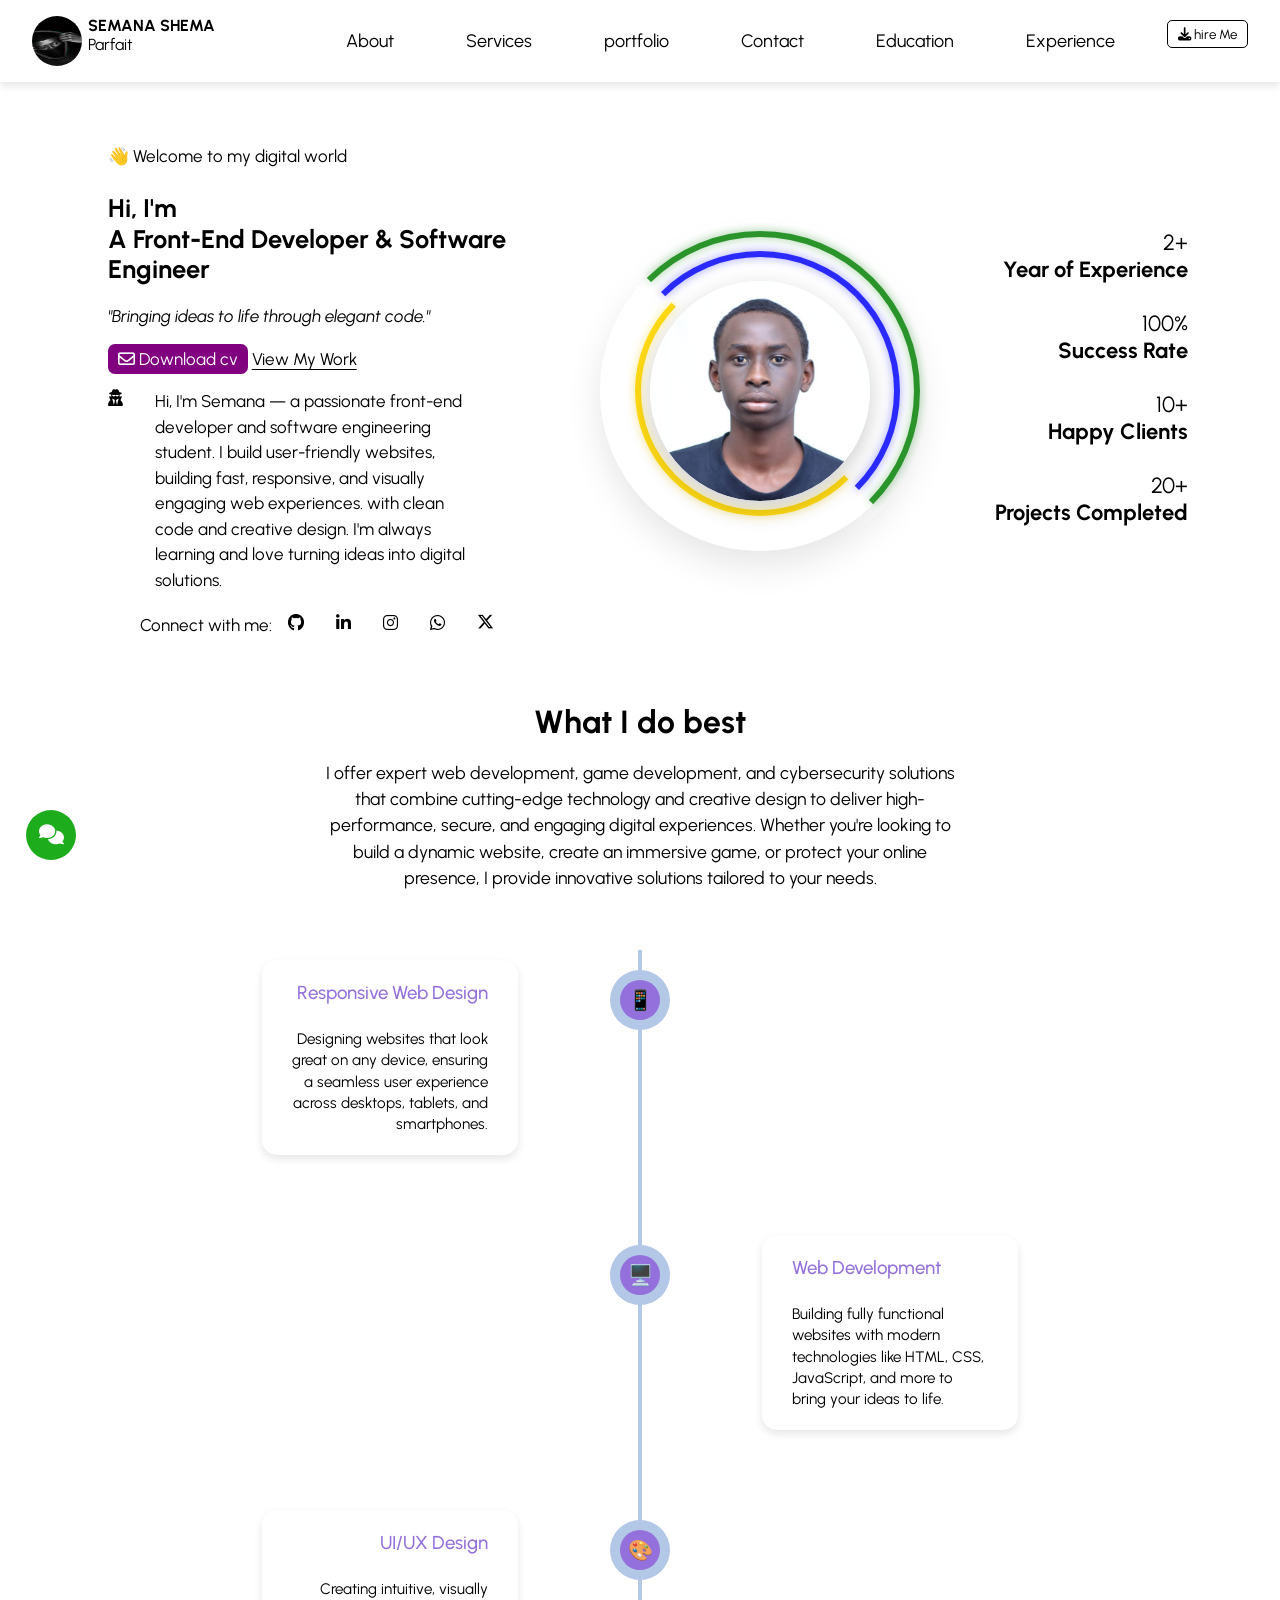
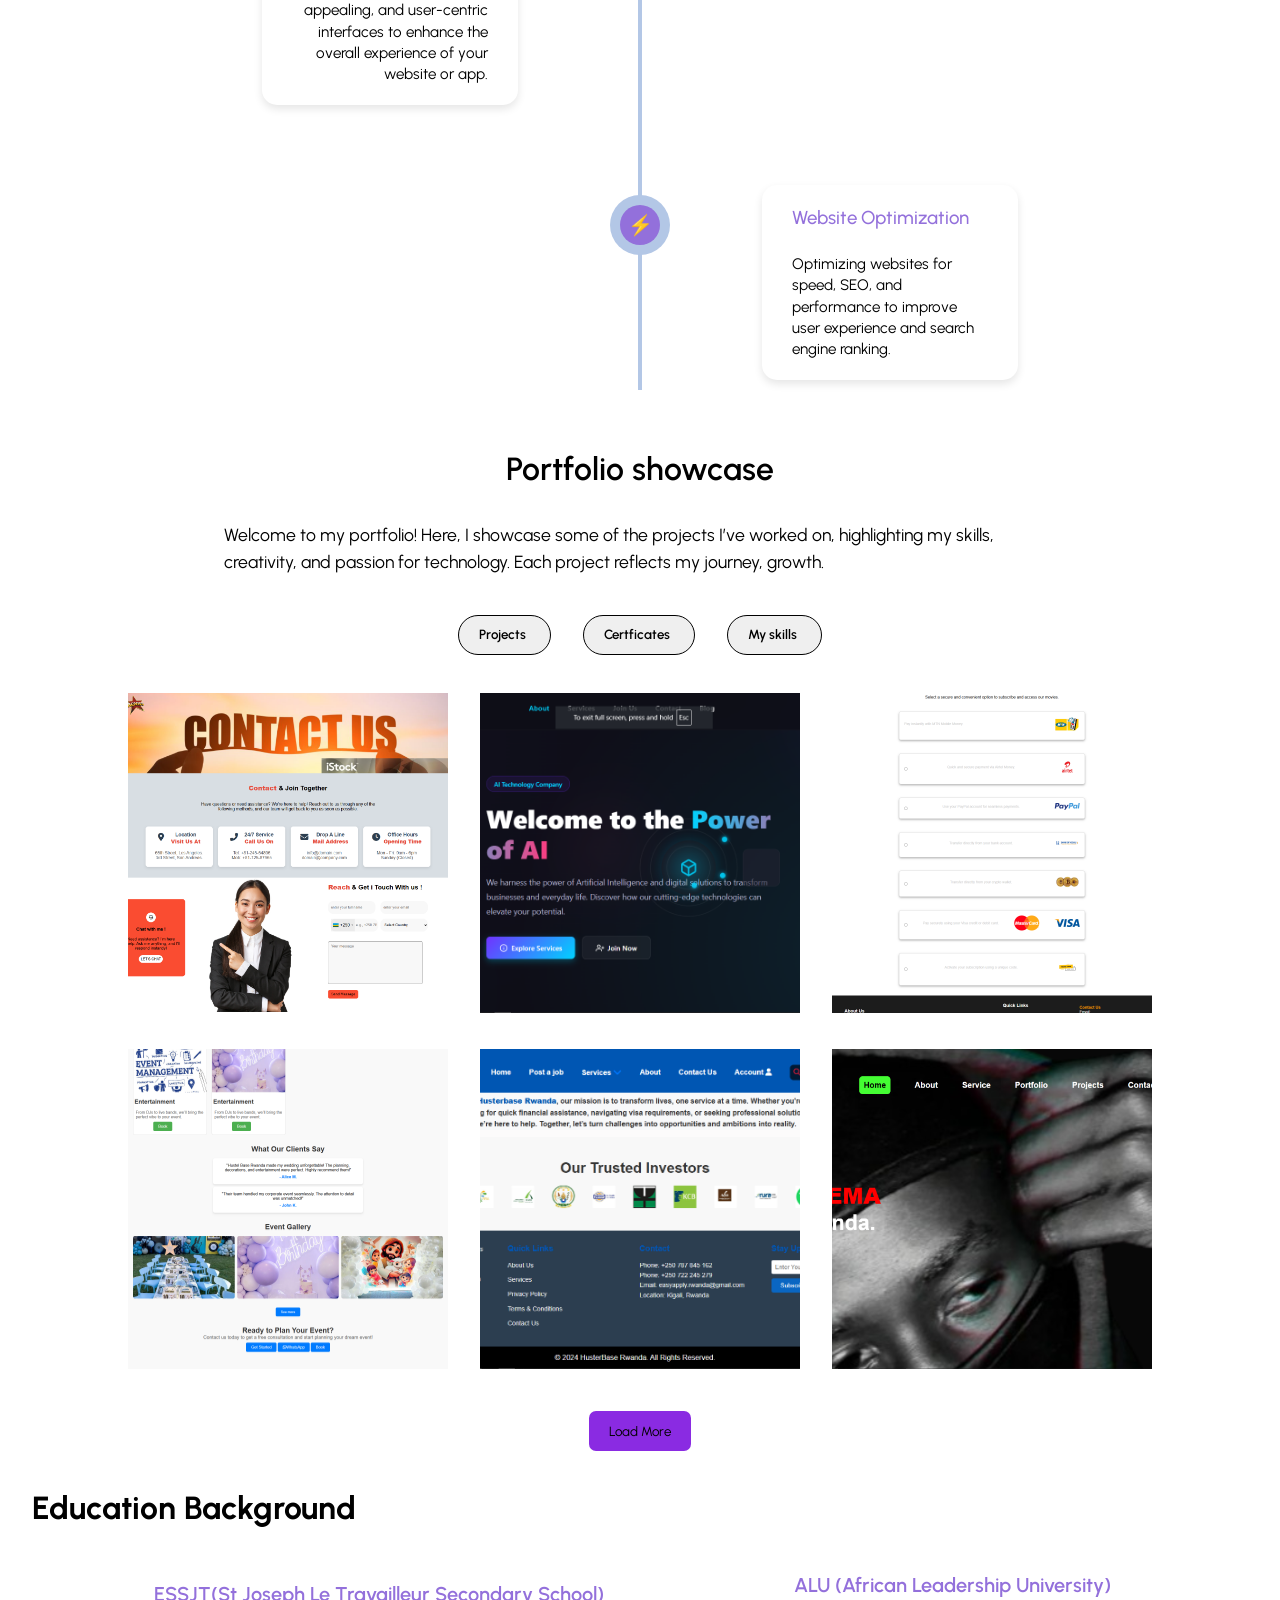
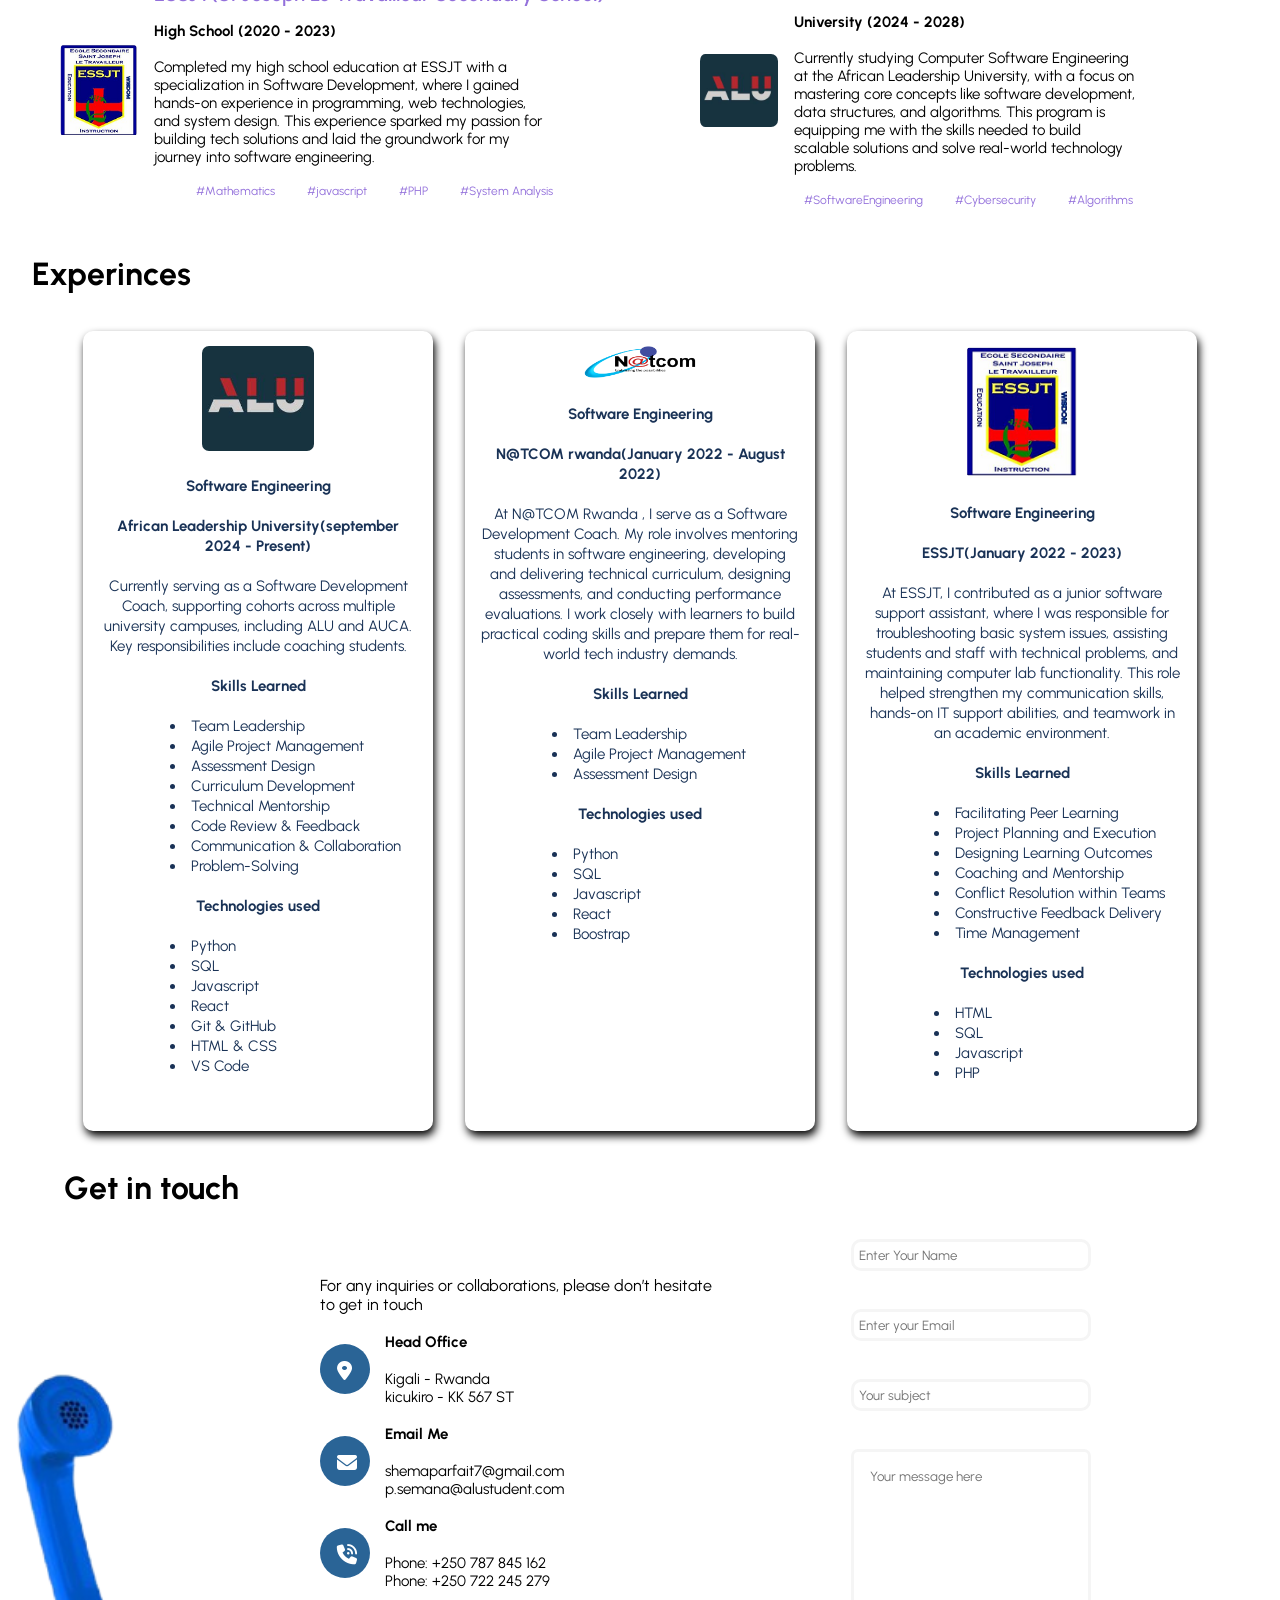
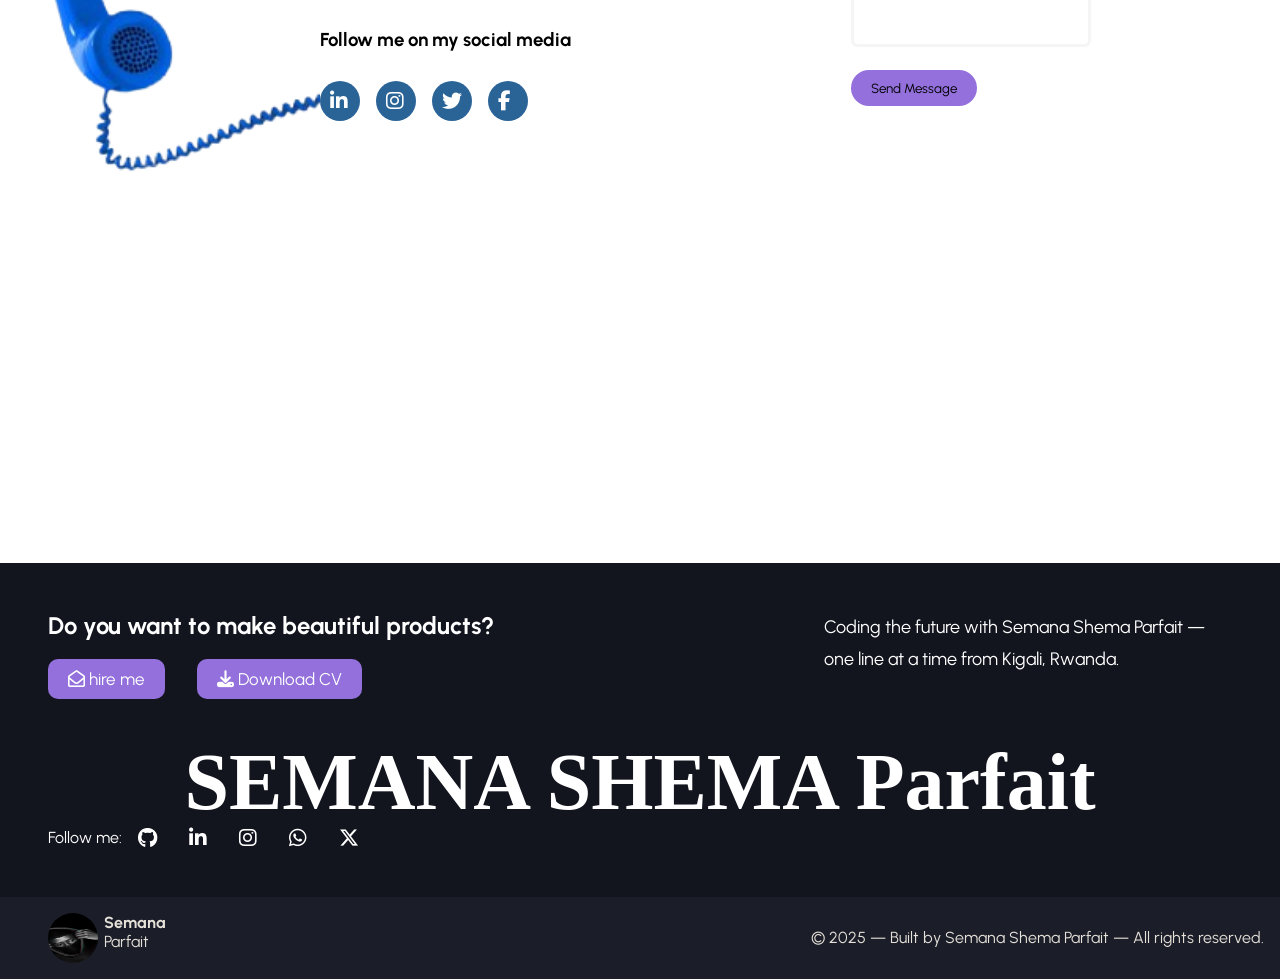
==== index.html @ b3c94468 "final delivery" ====
<!DOCTYPE html>
<html lang="en">
<head>
    <meta charset="UTF-8">
    <meta name="viewport" content="width=device-width, initial-scale=1.0">
    <title>portfolio</title>
    <link rel="stylesheet" href="index.css">
    <link rel="icon" type="image/png" href="./images/WhatsApp Image 2024-12-08 at 09.50.57_d443e393.jpg" />
<!-- Font Awesome CDN -->
<link rel="stylesheet" href="https://cdnjs.cloudflare.com/ajax/libs/font-awesome/6.5.0/css/all.min.css" integrity="sha512-..." crossorigin="anonymous" referrerpolicy="no-referrer" />
<link href="https://fonts.googleapis.com/css2?family=Urbanist&display=swap" rel="stylesheet">


<link rel="stylesheet" href="https://cdnjs.cloudflare.com/ajax/libs/font-awesome/6.7.2/css/all.min.css" integrity="sha512-Evv84Mr4kqVGRNSgIGL/F/aIDqQb7xQ2vcrdIwxfjThSH8CSR7PBEakCr51Ck+w+/U6swU2Im1vVX0SVk9ABhg==" crossorigin="anonymous" referrerpolicy="no-referrer" />
<style>
    .container {
    position: relative;
    width: 320px;
    height: 320px;
    display: flex;
    justify-content: center;
    align-items: center;
    box-shadow: 0 15px 35px rgba(0, 0, 0, 0.1);
    border-radius: 50%;
    background-color: rgba(255, 255, 255, 0.7);
    backdrop-filter: blur(5px);
}

.profile-wrapper {
    position: relative;
    width: 220px;
    height: 220px;
    border-radius: 50%;
    overflow: hidden;
    box-shadow: 0 8px 25px rgba(0, 0, 0, 0.2);
    z-index: 5;
}

.profile-img {
    width: 100%;
    height: 100%;
    object-fit: cover;
    border-radius: 50%;
    transition: transform 0.5s ease;
}

.profile-img:hover {
    transform: scale(1.05);
}

.circle {
    position: absolute;
    border-radius: 50%;
    border-style: solid;
    border-width: 6px;
    box-sizing: border-box;
}

.green-circle {
    width: 320px;
    height: 320px;
    border-color: transparent;
    border-top-color: rgba(0, 128, 0, 0.8);
    border-right-color: rgba(0, 128, 0, 0.8);
    animation: rotateClockwise 12s linear infinite;
    z-index: 1;
    filter: drop-shadow(0 0 5px rgba(0, 128, 0, 0.5));
}

.blue-circle {
    width: 280px;
    height: 280px;
    border-color: transparent;
    border-top-color: rgba(0, 0, 255, 0.8);
    border-right-color: rgba(0, 0, 255, 0.8);
    animation: rotateClockwise 8s linear infinite;
    z-index: 2;
    filter: drop-shadow(0 0 5px rgba(0, 0, 255, 0.5));
}

.yellow-circle {
    width: 250px;
    height: 250px;
    border-color: transparent;
    border-bottom-color: rgba(255, 215, 0, 0.9);
    border-left-color: rgba(255, 215, 0, 0.9);
    animation: rotateCounterClockwise 10s linear infinite;
    z-index: 3;
    filter: drop-shadow(0 0 5px rgba(255, 215, 0, 0.5));
}

@keyframes rotateClockwise {
    0% {
        transform: rotate(0deg);
    }
    100% {
        transform: rotate(360deg);
    }
}

@keyframes rotateCounterClockwise {
    0% {
        transform: rotate(0deg);
    }
    100% {
        transform: rotate(-360deg);
    }
}

.container:before {
    content: '';
    position: absolute;
    top: -10px;
    left: -10px;
    right: -10px;
    bottom: -10px;
    background: linear-gradient(45deg, transparent 40%, rgba(255, 255, 255, 0.3) 50%, transparent 60%);
    border-radius: 50%;
    animation: shine 5s infinite linear;
    z-index: 0;
}

@keyframes shine {
    0% {
        transform: rotate(0deg);
    }
    100% {
        transform: rotate(360deg);
    }
}
    @import url('https://fonts.googleapis.com/css2?family=Pacifico&family=Winky+Sans:ital,wght@0,300..900;1,300..900&display=swap');
    </style>
    
<link rel="stylesheet" href="https://cdn.jsdelivr.net/npm/bootstrap-icons@1.10.5/font/bootstrap-icons.css">

</head>
<body>
    <div class="succes-alert1" style="display: none;"><br>
        <!-- <i class="fa-solid fa-xmark" onclick="closeAlert()"></i><br><br> -->
         <p id="loading"></p>
        <h3>Testimony Added Successfully</h4><br>
        <p><i class="fa-solid fa-circle-check"></i> Thank you for your feedback!  Your testimony has been successfully added.</p><br><br>
        
    </div>
    <!-- akantu kubwenge by bigg -->
    <!-- <marquee behavior="scroll" direction="left">BOSS</marquee> -->
    <div class="chat-bot">
        <i class="fa-solid fa-comments" onclick="openChatOverFlow()"></i>
        <div class="chat-overflow" style="display: none;">
            <!-- <i class="fa-solid fa-xmark"></i> -->
            <h3>Hello! It's me <br>  <span>SEMANA</span></h3>
            <img src="./images/WhatsApp Image 2024-12-08 at 09.50.57_d443e393.jpg" >
            <p> How can I assist you today?</p>
            <button onclick="openChattingPage()">Ask semana</button>
        </div>
        <div class="chat-container" style="display: none;">
            <div class="chat-header">
                <div class="back-button">←</div>
                <div class="avatar"><img src="./images/WhatsApp Image 2024-12-08 at 09.50.57_d443e393.jpg" alt=""></div>
                <div>
                    <div>SEMANA Bot</div>
                    <div class="status">We typically reply within a few minutes.</div>
                </div>
            </div>
            
            <div class="chat-messages" id="chat-messages">
                <div class="message bot-message">
                    Hi there 👋 How can I help you today?
                </div>
                <div class="message bot-message-last" >
                    👋 Hello! Sorry am not available now  <br><br>
📩 You can contact me directly: <br><br>
 <p><i class="fa-solid fa-envelope"></i> <a href="mailto:shemaparfait7@gmail.com">shemaparfait7@gmail.com</a></p><br>
<p><i class="fa-solid fa-phone-volume"></i> <a href="tel:+250722245279">Call +250 722 245 279 <br> <p style="margin-left: 2rem;">+250 787 845 162</p></a>
   </p><br> 
<p><i class="fa-brands fa-whatsapp"></i> <a href="https://wa.me/250787845162" target="_blank">+250 787 845 162</a>
</p><br>
 <p><i class="fa-brands fa-github-alt"></i> <a href="https://github.com/semanaparfait">GitHub-link</a> </p> <br>
 <p><i class="fa-brands fa-linkedin-in"></i> <a href="https://linkedin.com/in/semanaparfait">linkedin-profile</a>  </p><br>
 <p>Portfolio <a href="https://semanaparfait.github.io/">semanaportfolio</a></p><br><br>

Thank you for your patience — I appreciate it! 🙏

                </div>
            </div>
            
            <div class="chat-input">
                <input type="text" id="message-input" placeholder="Type a message...">
                <button class="send-button" id="send-button">→</button>
            </div>
        </div>
        <!-- <div class="chat-page" style="display: none;">
            <div class="chatting-page" style="background-color: white;">

           
            <div class="title">
                <div class="left" style=" display: flex; justify-content: space-evenly; align-items: center; gap: 1rem;">

                    <i class="fa-solid fa-arrow-left"></i>
                    <img src="./images/WhatsApp Image 2024-12-08 at 09.50.57_d443e393.jpg" >
                </div>
                <i class="fa-solid fa-phone-volume"></i>
            </div>
            <svg xmlns="http://www.w3.org/2000/svg" viewBox="0 0 1440 320"><path fill="purple" fill-opacity="1" d="M0,192L48,186.7C96,181,192,171,288,149.3C384,128,480,96,576,101.3C672,107,768,149,864,165.3C960,181,1056,171,1152,170.7C1248,171,1344,181,1392,186.7L1440,192L1440,0L1392,0C1344,0,1248,0,1152,0C1056,0,960,0,864,0C768,0,672,0,576,0C480,0,384,0,288,0C192,0,96,0,48,0L0,0Z"></path></svg>
        </div>
            <div class="all">
                <div class="chatting-body">
                    <p id="user-input">semana shema Parfait</p> <i class="fa-solid fa-user"></i> 

                </div>
                <div class="chatting-inputs">
                    <i class="fa-solid fa-plus"></i>
                    <input type="text" id="texting" placeholder="Type a message">
                    <i class="fa-regular fa-face-smile"></i>
                    <button><i class="fa-solid fa-paper-plane" onclick="sendMessage()"></i></button>
                </div>
            </div>
 
        </div> -->
    </div>
    <!-- ---------------nav/header------------------ -->
    <nav>
        <div class="navbar">
            <div class="logo">
                <img src="./images/WhatsApp Image 2024-12-08 at 09.50.57_d443e393.jpg">
                <div class="my_name">
                    <h4>SEMANA SHEMA</h4>
                    <p>Parfait</p>
                </div>

            </div>
            <div class="links-button" style="display: flex; gap: 2rem;">
                <!-- <i class="fa-regular fa-circle-xmark" onclick="closemenu()" style="color: rgb(0, 0, 0); " ></i> -->

                <ul class="nav-links">
          
                    <li id="home"><a href="#about">About</a></li>
                    <li><a href="#services">Services</a></li>
                    <li><a href="#portfolio-section">portfolio</a></li>
                    <li><a href="#contact">Contact</a></li>
                    <li><a href="#education">Education</a></li>
                    <li><a href="#experience">Experience</a></li>
                </ul>
                <a href="https://docs.google.com/forms/d/e/1FAIpQLSfdcu-sHUZHF-w5NlCrpfZBl5zsngqD-_dgk0kizuZ6rSPZEw/viewform" class="hireBtn"><button><i class="fa-solid fa-download"></i> hire Me</button></a>
    
                
            </div>
            <!-- <i class="fa-solid fa-bars" onclick="openmenu()"></i> -->
            

        </div>
    </nav>
    <!-- ----------------------hero section--------------------- -->

    <div class="hero-section" id="about">
        <div class="personal-desc">
            <p id="welcome-mess">👋 Welcome to my digital world</p><br>
            <h2 id="my-career">Hi, I'm <span class="mynames"> </span><br>A Front-End Developer & Software Engineer</h2><br>
            <p id="qutoes"><em>"Bringing ideas to life through elegant code."</em></p><br>

            <div class="hero-links">
                <a href="semana cv 2025.pdf" class="hireme"><i class="fa-regular fa-envelope"></i> Download cv</a>
                <a href="#portfolio-section" class="seeportfolio">View My Work</a>
            </div><br>
            <div class="info-intro" style="animation: ToTopQutoes 2s; display: flex; gap: 2rem;">
                <i class="fa-solid fa-user-secret"></i>
                <p id="my-Intro">Hi, I'm Semana — a passionate front-end developer and software engineering student. I build user-friendly websites, building fast, responsive, and visually engaging web experiences. with clean code and creative design. I'm always learning and love turning ideas into digital solutions.</p><br>
            </div><br>
            
            <div class="hero-platform" style="margin-left: 2rem;">
                <p>Connect with me:</p>
                <div class="icons">

                    
                    <a href="https://github.com/semanaparfait"><i class="fa-brands fa-github"></i></a>
                    <a href="https://www.linkedin.com/in/shema-parfait-b534482a9?utm_source=share&utm_campaign=share_via&utm_content=profile&utm_medium=android_app"><i class="fa-brands fa-linkedin-in"></i></a>
                    <a href="https://www.instagram.com/semana_wa_mbere/profilecard/?igsh=MXZ2ZWcweDZnOWcweA=="><i class="fa-brands fa-instagram"></i></a>
                    <a href="https://wa.me/250787845162" target="_blank"><i class="fa-brands fa-whatsapp"></i></a>
                    <i class="fa-brands fa-x-twitter"></i>
                </div>
            </div>
        </div>
<!-- BOSS ROTATE PROFILE HTML  START-->
 
<!-- BOSS ROTATE PROFILE HTML END -->

<!-- NEW ROTATING PFP HTML START  -->
<div class="container" style="animation: fromTop 2s ;">
    <div class="circle green-circle"></div>
    <div class="circle blue-circle"></div>
    <div class="circle yellow-circle"></div>
    <div class="profile-wrapper">
        <img src="./images/me.jpg" alt="Profile Photo" class="profile-img">
    </div>
</div>
<!-- NEW ROTATING PFP HTML END  -->
        <div class="personal-details" style="animation: ToTopQutoes 2s;">
            <div class="details-1">

                <p>2+</p>
                <h4>Year of Experience</h4><br>
                <p>100%</p>
                <h4>Success Rate</h4><br>
            </div>

            <div class="details 2">

                <p>10+</p>
                <h4>Happy Clients</h4><br>
                <p>20+</p>
                <h4>Projects Completed</h4><br>
            </div>

        </div>
    </div>

    <!-- ----------------------services section--------------------- -->
    <!-- <center class="none"> -->
        <div class="services-section" id="services">
            <h1>What I do best</h1><br>
            <p class="service-description">I offer expert web development, game development, and cybersecurity solutions that combine cutting-edge technology and creative design to deliver high-performance, secure, and engaging digital experiences. Whether you're looking to build a dynamic website, create an immersive game, or protect your online presence, I provide innovative solutions tailored to your needs.</p><br>
            
            <div class="timeline">
                <div class="timeline-item left">
                    <div class="service service-1" style=" animation:  fromLeftCareer 2s; ">
                        <h3>Responsive Web Design</h3><br>
                        <p>Designing websites that look great on any device, ensuring a seamless user experience across desktops, tablets, and smartphones.</p>
                    </div>
                    <div class="timeline-icon">
                        <div class="icon">📱</div>
                    </div>
                </div>

                <div class="timeline-item right">
                    <div class="timeline-icon">
                        <div class="icon">🖥️</div>
                    </div>
                    <div class="service service-2" style="animation: ToTopQutoes 2s;">
                        <h3>Web Development</h3><br>
                        <p>Building fully functional websites with modern technologies like HTML, CSS, JavaScript, and more to bring your ideas to life.</p>
                    </div>
                </div>
                
                <div class="timeline-item left">
                    <div class="service service-3" style=" animation:  fromLeftCareer 2s;">
                        <h3>UI/UX Design</h3><br>
                        <p>Creating intuitive, visually appealing, and user-centric interfaces to enhance the overall experience of your website or app.</p>
                    </div>
                    <div class="timeline-icon">
                        <div class="icon">🎨</div>
                    </div>
                </div>
                
                <!-- <div class="timeline-item right">
                    <div class="timeline-icon">
                        <div class="icon">📱</div>
                    </div>
                    <div class="service service-4">
                        <h3>Mobile-First Development</h3><br>
                        <p>Developing websites and apps with mobile-first principles, ensuring optimal performance and accessibility for mobile users.</p>
                    </div>
                </div> -->
                
                <div class="timeline-item right">
                    <div class="service service-5" style="animation: ToTopQutoes 2s;">
                        <h3>Website Optimization</h3><br>
                        <p>Optimizing websites for speed, SEO, and performance to improve user experience and search engine ranking.</p>
                    </div>
                    <div class="timeline-icon">
                        <div class="icon">⚡</div>
                    </div>
                </div>
            </div>
        </div>
    <!-- </center> -->

    <!-- --------------------------portfolio------------------- -->
     <div class="portfolio-section" id="portfolio-section">
        <div class="titles">
            <!-- <div class="left-title"> -->
<!-- <center > -->
    <h1>Portfolio showcase</h1><br>
    <p  class="portfolio-descriptio-more">Welcome to my portfolio! Here, I showcase some of the projects I’ve worked on, highlighting my skills, creativity, and passion for technology. Each project reflects my journey, growth.</p>
<!-- </center><br><br> -->
            <!-- </div><br><br> -->


                <div class="right-titles">
                    <button onclick="openProjects()">Projects</button>
                    <button id="Certficates" onclick="openCertificates()">Certficates</button>
                    <button  id="mySkills" onclick="openMyskills()">My skills</button>
                </div>
      
        </div><br><br>
        <div id="projects" >


            <div class="portfolio-projects" >
    
                <div class="project" 
                    data-image="./images/projects/screencapture-127-0-0-1-5502-contact-html-2025-05-01-09_28_02.png"
                    data-title="Contact Us"
                    data-description="Get in touch with MovieNest for inquiries, support, or feedback. 
                    Whether you have questions about subscriptions, technical issues, or want to suggest a movie, we’re here to help. 
                    Our team is dedicated to providing quick and helpful assistance to ensure the best experience for our users. 
                    Feel free to contact us anytime — your opinion matters and helps us improve our platform."
                    
                    data-tecskills="React"
                    data-tecskills2="Tailwind CSS"
                    data-tecskills3="Javascript"
                    data-tecskills4="Flask"
                    data-tecskills5="PHP"
                    data-tecskills6="Node js">
                    <img src="./images/projects/screencapture-127-0-0-1-5502-contact-html-2025-05-01-09_28_02.png" alt="Admin Dashboard" id="project-image">
                    <div class="overFlow">
                        <button>Explore more <i class="fa-solid fa-arrow-right"></i></button>
                    </div>
    
                </div>
            
                <div class="project"
                    data-image="./images/projects/Capture2.PNG"
                    data-title="Power of AI"
                    data-description="Artificial Intelligence is revolutionizing the way we interact with technology. It enables machines to learn, adapt, and make decisions—transforming industries, boosting productivity, and solving problems faster than ever before. From smart assistants to advanced data analysis, AI is not just shaping the future—it’s powering it."
                    data-tecskills="React"
                    data-tecskills2="Firebase"
                    data-tecskills3="Javascript"
                    data-tecskills4="Flask"
                    data-tecskills5="PHP"
                    data-tecskills6="Node js">
                    <img src="./images/projects/Capture2.PNG"alt="E-commerce Store" id="project-image">
                    <div class="overFlow">
                        <button>Explore more <i class="fa-solid fa-arrow-right"></i></button>
                    </div>
    
                </div>
            
                <div class="project"
                    data-image="./images/projects/screencapture-127-0-0-1-5502-payment-html-2025-05-01-09_28_30.png" 
                    data-title="Payment methods "
                    data-description="Our movie app offers secure and flexible payment methods for a smooth user experience. Users can pay for tickets or subscriptions using mobile money, credit/debit cards, and digital wallets like PayPal. All transactions are encrypted to ensure safety, making it easy for anyone to enjoy movies anytime, anywhere."
                    data-tecskills="HTML"
                    data-tecskills2="css"
                    data-tecskills3="Javascript"
                    data-tecskills4="Flask"
                    data-tecskills5="PHP"
                    data-tecskills6="Node js">
                    <img src="./images/projects/screencapture-127-0-0-1-5502-payment-html-2025-05-01-09_28_30.png" id="project-image">
                    <div class="overFlow">
                        <button>Explore more <i class="fa-solid fa-arrow-right"></i></button>
                    </div>
    
                </div>
            
                <div class="project"
                    data-image="./images/projects/screencapture-127-0-0-1-5501-event-html-2025-05-01-09_22_50.png"
                    data-title="Event preparation"
                    data-description="At Husterbase Rwanda, we specialize in organizing and managing all types of events. From weddings and birthdays to corporate functions and community gatherings, we handle every detail with creativity and professionalism. Our goal is to make your event smooth, memorable, and perfectly tailored to your vision."
                    data-tecskills="React"
                    data-tecskills2="Tailwind CSS"
                    data-tecskills3="Javascript"
                    data-tecskills4="Flask"
                    data-tecskills5="PHP"
                    data-tecskills6="Node js">
                    <img src="./images/projects/screencapture-127-0-0-1-5501-event-html-2025-05-01-09_22_50.png" alt="Startup Landing Page" id="project-image">
                    <div class="overFlow">
                        <button>Explore more <i class="fa-solid fa-arrow-right"></i></button>
                    </div>
    
                </div>
            
                <div class="project"
                    data-image="./images/projects/Capture4.PNG"
                    data-title="Trusted companies"
                    data-description="At Husterbase Rwanda, we partner with trusted companies worldwide to deliver top-quality services. Our global network ensures reliability, professionalism, and access to the best solutions—whether you're planning an event, booking a visa service, or exploring new opportunities."
                    data-tecskills="React"
                    data-tecskills2="Tailwind CSS"
                    data-tecskills3="Javascript"
                    data-tecskills4="Flask"
                    data-tecskills5="MongoDB"
                    data-tecskills6="Node js">
                
                    <img src="./images/projects/Capture4.PNG" alt="Blog Platform" id="project-image">
                    <div class="overFlow">
                        <button>Explore more <i class="fa-solid fa-arrow-right"></i></button>
                    </div>
    
                </div>
            
                <div class="project"
                    data-image="./images/projects/Capture.PNG"
                    data-title="Personal portfolio"
                    data-description="
                    Welcome to my portfolio, where innovation meets functionality. I specialize in web development, game creation, and cybersecurity, combining technical expertise with creative design to deliver high-performance digital solutions. Explore my work and discover how I can help turn your ideas into reality."
                    data-tecskills="Firebase"
                    data-tecskills2="JavaScript"
                    data-tecskills3="Javascript"
                    data-tecskills4="Flask"
                    data-tecskills5="Flask"
                    data-tecskills6="MongoDB">
                    <img src="./images/projects/Capture.PNG" alt="Weather App" id="project-image">
                    <div class="overFlow">
                        <button>Explore more <i class="fa-solid fa-arrow-right"></i></button>
                    </div>
    
                </div>
                
                
            </div><br><br>
            <center>
    
                <button class="load-more">Load More</button>
            </center>
            <center id="centering-project">
                <div class="project-card">

                    <div class="portfolio-card" style="display: none;" >
                        <i class="fa-solid fa-xmark"></i><br><br>
                        <img src="" id="project-image-card">
                        <h2 id="project-title"></h2><br>
                        <a href="https://portifolio-eight-ashy-42.vercel.app/">personal-portfolio</a><br><br>
                        <p id="project-description"></p><br>
                        <div class="technologies">
                            <h4>Technologies: </h4>
                            <div class="tec-skills">
                                <p id="technology-skills"></p>
                                <p id="technology-skills2"></p>
                                <p id="technology-skills3"></p>
                                <p id="technology-skills4"></p>
                                <p id="technology-skills5"></p>
                                <p id="technology-skills6"></p>
                            </div>
                        </div>
                     </div>
                </div>
            </center>
        </div>
  


        <!-- -----------------------certficates--------- -->
        <div class="certificates" style="display: none;">
            <h1>Certificates</h1><br><br>
        
            <div class="certificate-divs">
        
                <div class="certificate"
                    data-image="./images/certficates/Screenshot (917).png"
                    data-title="Certificate of Completion"
                    data-description="Certificate of Completion for the Software Development Bootcamp, showcasing skills in HTML, CSS, JavaScript, and React."
                    data-tecskills="HTML, CSS, JavaScript, React">
                    <img src="./images/certficates/Screenshot (917).png" alt="Certificate Image">
                </div>
        
                <div class="certificate"
                    data-image="./images/certficates/Screenshot (918).png"
                    data-title="Certificate of Completion"
                    data-description="Certificate of Completion for the Software Development Bootcamp, showcasing skills in HTML, CSS, JavaScript, and React."
                    data-tecskills="HTML, CSS, JavaScript, React">
                    <img src="./images/certficates/Screenshot (918).png" alt="Certificate Image">
                </div>
        
                <div class="certificate"
                    data-image="./images/certficates/1600w-Qn4Rei141MM.webp"
                    data-title="Certificate of Completion"
                    data-description="Certificate of Completion for the Software Development Bootcamp, showcasing skills in HTML, CSS, JavaScript, and React."
                    data-tecskills="HTML, CSS, JavaScript, React">
                    <img src="./images/certficates/1600w-Qn4Rei141MM.webp" alt="Certificate Image">
                </div>
        
                <!-- <div class="certificate"
                    data-image="./images/certficates/download (2).jpg"
                    data-title="Certificate of Completion"
                    data-description="Certificate of Completion for the Software Development Bootcamp, showcasing skills in HTML, CSS, JavaScript, and React."
                    data-tecskills="HTML, CSS, JavaScript, React">
                    <img src="./images/certficates/download (2).jpg" alt="Certificate Image">
                </div> -->
        
            
        
                <!-- <div class="certificate"
                    data-image="./images/certficates/download.jpg"
                    data-title="Certificate of Completion"
                    data-description="Certificate of Completion for the Software Development Bootcamp, showcasing skills in HTML, CSS, JavaScript, and React."
                    data-tecskills="HTML, CSS, JavaScript, React">
                    <img src="./images/certficates/download.jpg" alt="Certificate Image">
                </div> -->
        
                <!-- <div class="certificate"
                    data-image="./images/certficates/download.png"
                    data-title="Certificate of Completion"
                    data-description="Certificate of Completion for the Software Development Bootcamp, showcasing skills in HTML, CSS, JavaScript, and React."
                    data-tecskills="HTML, CSS, JavaScript, React">
                    <img src="./images/certficates/download.png" alt="Certificate Image">
                </div> -->
        
            </div>
        </div>
        <!-- ------------------------skills------------------ -->
        <div class="skills-section" id="mySkills" style="display: none;">
            <!-- <h1>My Skills</h1><br><br> -->
            <!-- <p>As a software developer, I possess a diverse skill set that includes proficiency in programming languages such as JavaScript, Python, and C++. I have hands-on experience with frameworks like React and Node.js, enabling me to build dynamic web applications. My expertise extends to database management with SQL and NoSQL databases, ensuring efficient data handling. Additionally, I am well-versed in version control systems like Git, allowing for seamless collaboration on projects. My strong problem-solving abilities and attention to detail drive me to create high-quality code and deliver exceptional user experiences.</p><br><br> -->
            <div class="skills">
                <div id="python-card" class="skill">
                    <img src="https://upload.wikimedia.org/wikipedia/commons/c/c3/Python-logo-notext.svg" alt="Python">
                    <p>Python</p>
                </div>
                    <div id="react-card" class="skill">
                    <img src="https://i.pinimg.com/736x/54/12/6d/54126de01dca4a305d10abd79c950873.jpg" alt="react">
                    <p>React</p>
                </div>
                <div id="tailwind-card" class="skill">
                    <img src="https://encrypted-tbn0.gstatic.com/images?q=tbn:ANd9GcTLOYXRrvoV4LbiaIBVlzyclpueIkgWpbu-JQ&s" alt="tailwind">
                    <p>Tailwind</p>
                </div>
                <div id="bootstrap-card" class="skill">
                    <img src="https://getbootstrap.com/docs/5.0/assets/brand/bootstrap-logo.svg" alt="Python">
                    <p>Boostrap</p>
                </div>
                    <div id="nodejs-card" class="skill">
                    <img src="https://nodejs.org/static/logos/nodejsStackedDark.svg" alt="node js">
                    <p>Node JS</p>
                </div>
                    <div id="sql-card" class="skill">
                    <img src="https://upload.wikimedia.org/wikipedia/commons/thumb/8/87/Sql_data_base_with_logo.png/640px-Sql_data_base_with_logo.png" alt="sql">
                    <p>sql</p>
                </div>
                <div id="git-card" class="skill">
                    <img src="https://www.svgrepo.com/show/303548/git-icon-logo.svg" alt="git">
                    <p>Git & Github</p>
                </div>
                <div id="figma-card" class="skill">
                    <img src="https://encrypted-tbn0.gstatic.com/images?q=tbn:ANd9GcTyIEyfClNU0SVPqlWPYBvqUG3JjBr-Orm3dw&s" alt="figma">
                    <p>Figma</p>
                </div>
                <div id="adobe-card" class="skill">
                    <img src="https://1000logos.net/wp-content/uploads/2021/04/Adobe-logo.png" alt="adobe">
                    <p>Adobe </p>
                </div>
                <div id="html-card" class="skill">
                    <img src="https://upload.wikimedia.org/wikipedia/commons/6/61/HTML5_logo_and_wordmark.svg" alt="HTML5">
                    <p>HTML</p>
                </div>
                <div id="javascript-card" class="skill">
                    <img src="https://upload.wikimedia.org/wikipedia/commons/6/6a/JavaScript-logo.png" alt="JavaScript">
                    <p>JavaScript</p>
                </div>
                <div id="php-card" class="skill">
                    <img src="https://upload.wikimedia.org/wikipedia/commons/2/27/PHP-logo.svg" alt="PHP">
                    <p>PHP</p>
                </div>
                <div id="css-card" class="skill">
                    <img src="https://upload.wikimedia.org/wikipedia/commons/d/d5/CSS3_logo_and_wordmark.svg" alt="CSS3">
                    <p>CSS</p>
                </div>
                <div id="c-card" class="skill">
                    <img src="https://upload.wikimedia.org/wikipedia/commons/1/19/C_Logo.png" alt="C Language">
                    <p>C</p>
                </div>
                   <div id="canvas-card" class="skill">
                    <img src="[data-uri]" alt="canvas">
                    <p>Canvas</p>
                </div>
            </div>
            <!-- --------------skills on Python------------------ -->
             <div class="python">
                <div class="left-desc-pythonpython">
                    <h2>My approach that <span>Python</span> <br> empowers my clients to <br>  <span>2x their revenue</span> </h2><br>
                   
                    <p>I’ve refined this process over 10+ years in the design industry, making it a proven approach you can trust with confidence.</p><br><br>
                    <button>Book A call</button>


                </div>
                <div class="right-desc-pythonpython">
                    <div class="desc-cards">
                        <div class="numbering">
                            <p>01</p>
                        </div>
                        <div class="desc">
                            <strong><p>Understanding Your Vision</p></strong><br>
                            <p>I take the time to understand your goals, brand, and audience to create a tailored design strategy.</p>
                        </div>
                    </div>

                    <div class="desc-cards">
                        <div class="numbering">
                            <p>02</p>
                        </div>
                        <div class="desc">
                            <strong ><p>Designing the System with Python</p></strong><br>
                            <p class="text-gray-700">I design a clear, scalable solution using Python, tailored to the project's needs.</p>
                        </div>
                    </div>

                    <div class="desc-cards">
                        <div class="numbering">
                            <p>03</p>
                        </div>
                        <div class="desc">
                            <strong><p>Build and Test</p></strong><br>
                            <p>I develop the system carefully, testing every part to make sure it works smoothly..</p>
                        </div>
                    </div>

                    <div class="desc-cards">
                        <div class="numbering">
                            <p>04</p>
                        </div>
                        <div class="desc">
                            <strong><p>Deliver and Improve</p></strong><br>
                            <p>I launch the final product and stay ready to optimize it as the project grows.</p>
                        </div>
                    </div>


             </div>
            </div>
<!-- ---------------------for node -------------------- -->
 <div class="Node" style="display: none;">
    <div class="left-desc-python">
        <h2>My approach with <span>Node.js</span><br> empowers my clients to <br><span>build fast and scalable backends</span></h2><br>
        <p>Using Node.js, I develop efficient server-side applications, APIs, and real-time systems that handle large traffic smoothly.</p><br><br>
        <button>Book A Call</button>
    </div>

    <div class="right-desc-python">
        <div class="desc-cards">
            <div class="numbering"><p>01</p></div>
            <div class="desc">
                <strong><p>Define the Backend Architecture</p></strong><br>
                <p>I begin by planning the server structure, routes, controllers, and services needed to support the frontend application.</p>
            </div>
        </div>

        <div class="desc-cards">
            <div class="numbering"><p>02</p></div>
            <div class="desc">
                <strong><p>Build RESTful APIs</p></strong><br>
                <p>I create fast and secure APIs using Express.js in Node to handle client requests, authentication, and data transactions.</p>
            </div>
        </div>

        <div class="desc-cards">
            <div class="numbering"><p>03</p></div>
            <div class="desc">
                <strong><p>Integrate with Database</p></strong><br>
                <p>I connect the Node backend to SQL or NoSQL databases, ensuring smooth data flow, CRUD operations, and validations.</p>
            </div>
        </div>

        <div class="desc-cards">
            <div class="numbering"><p>04</p></div>
            <div class="desc">
                <strong><p>Testing & Deployment</p></strong><br>
                <p>I test API endpoints, handle errors gracefully, and deploy the Node app using platforms like Heroku, Render, or VPS.</p>
            </div>
        </div>
    </div>
</div>
<!-- for--------------sql------------ -->
            <div class="SQL" style="display: none;">
                <div class="left-desc-python">
                    <h2>My approach with <span>SQL Databases</span><br> empowers my clients to <br><span>manage structured data effectively</span></h2><br>
                    <p>With SQL, I design relational databases, write optimized queries, and ensure data integrity for mission-critical apps.</p><br><br>
                    <button>Book A Call</button>
                </div>

                <div class="right-desc-python">
                    <div class="desc-cards">
                        <div class="numbering"><p>01</p></div>
                        <div class="desc">
                            <strong><p>Designing the Database Schema</p></strong><br>
                            <p>I start by analyzing the data model and creating tables, relationships, and constraints that match the business logic.</p>
                        </div>
                    </div>

                    <div class="desc-cards">
                        <div class="numbering"><p>02</p></div>
                        <div class="desc">
                            <strong><p>Writing Efficient Queries</p></strong><br>
                            <p>I write SELECT, INSERT, UPDATE, and DELETE queries with joins, filtering, and indexing to optimize performance.</p>
                        </div>
                    </div>

                    <div class="desc-cards">
                        <div class="numbering"><p>03</p></div>
                        <div class="desc">
                            <strong><p>Integrating with Backend</p></strong><br>
                            <p>I connect the SQL database to backend apps (like Node.js) using libraries such as Sequelize, Knex, or raw SQL queries.</p>
                        </div>
                    </div>

                    <div class="desc-cards">
                        <div class="numbering"><p>04</p></div>
                        <div class="desc">
                            <strong><p>Data Maintenance and Security</p></strong><br>
                            <p>I ensure backups, indexing, normalization, and role-based access control to keep your data secure and fast.</p>
                        </div>
                    </div>
                </div>
            </div>


            <!-- ----------------for react------------- -->
             <div class="React" style="display: none;">
                <div class="left-desc-python">
                    <h2>My approach with <span>React.js</span><br> empowers my clients to <br><span>build scalable web apps</span></h2><br>
                    <p>With solid experience in component-based development, I create performant, reusable, and dynamic React applications.</p><br><br>
                    <button>Book A Call</button>
                </div>

                <div class="right-desc-python">
                    <div class="desc-cards">
                        <div class="numbering"><p>01</p></div>
                        <div class="desc">
                            <strong><p>Planning the Component Architecture</p></strong><br>
                            <p>I analyze your app’s goals and organize the UI into manageable React components for better scalability and maintenance.</p>
                        </div>
                    </div>

                    <div class="desc-cards">
                        <div class="numbering"><p>02</p></div>
                        <div class="desc">
                            <strong><p>Dynamic UI with React Hooks</p></strong><br>
                            <p>I build interactive UI using React Hooks, enabling real-time updates and smooth user experience without page reloads.</p>
                        </div>
                    </div>

                    <div class="desc-cards">
                        <div class="numbering"><p>03</p></div>
                        <div class="desc">
                            <strong><p>State Management and API Integration</p></strong><br>
                            <p>I manage app state efficiently and connect to external APIs for seamless data flow and real-time interaction.</p>
                        </div>
                    </div>

                    <div class="desc-cards">
                        <div class="numbering"><p>04</p></div>
                        <div class="desc">
                            <strong><p>Deploy and Monitor</p></strong><br>
                            <p>I deploy your app using Vercel or Netlify and monitor performance to ensure stability and continuous improvement.</p>
                        </div>
                    </div>
                </div>
            </div>
            <!-- ----------------for tailwind---------------- -->
             <div class="Tailwind" style="display: none;">
    <div class="left-desc-python">
        <h2>My approach with <span>Tailwind CSS</span><br> empowers my clients to <br><span>build stylish websites faster</span></h2><br>
        <p>Using utility-first classes, I create responsive and modern interfaces quickly, with clean and maintainable code.</p><br><br>
        <button>Book A Call</button>
    </div>

    <div class="right-desc-python">
        <div class="desc-cards">
            <div class="numbering"><p>01</p></div>
            <div class="desc">
                <strong><p>Design System Setup</p></strong><br>
                <p>I establish a design system using Tailwind’s configuration for colors, spacing, and typography, ensuring consistency.</p>
            </div>
        </div>

        <div class="desc-cards">
            <div class="numbering"><p>02</p></div>
            <div class="desc">
                <strong><p>Responsive Layouts</p></strong><br>
                <p>I build layouts that adapt to all screens using Tailwind’s responsive breakpoints and grid/flex utilities.</p>
            </div>
        </div>

        <div class="desc-cards">
            <div class="numbering"><p>03</p></div>
            <div class="desc">
                <strong><p>Custom Components</p></strong><br>
                <p>From buttons to cards, I create reusable components using Tailwind’s utility classes for fast styling.</p>
            </div>
        </div>

        <div class="desc-cards">
            <div class="numbering"><p>04</p></div>
            <div class="desc">
                <strong><p>Optimize for Speed</p></strong><br>
                <p>Using PurgeCSS and CDN strategies, I ensure your Tailwind site loads fast and is production-ready.</p>
            </div>
        </div>
    </div>
            </div>
         <!-- -------------------for bootstarp----------- -->
                <div class="Bootstrap" style="display: none;">
    <div class="left-desc-python">
        <h2>My approach with <span>Bootstrap</span><br> empowers my clients to <br><span>build responsive UIs</span></h2><br>
        <p>Using Bootstrap’s pre-built classes and grid system, I rapidly build clean, mobile-first web interfaces.</p><br><br>
        <button>Book A Call</button>
    </div>

    <div class="right-desc-python">
        <div class="desc-cards">
            <div class="numbering"><p>01</p></div>
            <div class="desc">
                <strong><p>Bootstrap Grid System</p></strong><br>
                <p>I start with a responsive layout using Bootstrap’s 12-column grid for consistent structure on all screens.</p>
            </div>
        </div>

        <div class="desc-cards">
            <div class="numbering"><p>02</p></div>
            <div class="desc">
                <strong><p>Reusable Components</p></strong><br>
                <p>I utilize built-in Bootstrap components like modals, navbars, and cards to speed up development.</p>
            </div>
        </div>

        <div class="desc-cards">
            <div class="numbering"><p>03</p></div>
            <div class="desc">
                <strong><p>Customizing with Sass</p></strong><br>
                <p>I customize Bootstrap themes using Sass variables for colors, fonts, and layout styles to fit your brand.</p>
            </div>
        </div>

        <div class="desc-cards">
            <div class="numbering"><p>04</p></div>
            <div class="desc">
                <strong><p>Deployment and Support</p></strong><br>
                <p>After launch, I continue supporting and upgrading your Bootstrap-based website with the latest features.</p>
            </div>
        </div>
    </div>
                </div>
            <!-- \end{code} -------------------------for figma----------- -->
            <div class="Figma" style="display: none;">
                <div class="left-desc-python">
                    <h2>My approach with <span>Figma</span><br> empowers my clients to <br><span>see their designs come to life</span></h2><br>
                    <p>Figma allows me to prototype and collaborate in real time, making the design-to-development process seamless.</p><br><br>
                    <button>Book A Call</button>
                </div>

                <div class="right-desc-python">
                    <div class="desc-cards">
                        <div class="numbering"><p>01</p></div>
                        <div class="desc">
                            <strong><p>Understanding Your Vision</p></strong><br>
                            <p>I start by gathering insights to create Figma designs that align with your brand and audience expectations.</p>
                        </div>
                    </div>

                    <div class="desc-cards">
                        <div class="numbering"><p>02</p></div>
                        <div class="desc">
                            <strong><p>Wireframes and Prototypes</p></strong><br>
                            <p>I create wireframes and interactive prototypes to visualize user journeys before development begins.</p>
                        </div>
                    </div>

                    <div class="desc-cards">
                        <div class="numbering"><p>03</p></div>
                        <div class="desc">
                            <strong><p>Design Collaboration</p></strong><br>
                            <p>I collaborate with stakeholders in real time via Figma comments and version control, speeding up feedback loops.</p>
                        </div>
                    </div>

                    <div class="desc-cards">
                        <div class="numbering"><p>04</p></div>
                        <div class="desc">
                            <strong><p>Handoff to Developers</p></strong><br>
                            <p>I ensure smooth handoff with accurate specs and ready-to-use assets for efficient development.</p>
                        </div>
                    </div>
                </div>
            </div>
        <!-- -----------for adobe --------------- -->
         <div class="Adobe" style="display: none;">
    <div class="left-desc-python">
        <h2>My approach with <span>Adobe Suite</span><br> empowers my clients to <br><span>achieve stunning visuals</span></h2><br>
        <p>I use tools like Photoshop, Illustrator, and XD to create high-quality assets, mockups, and interfaces that stand out.</p><br><br>
        <button>Book A Call</button>
    </div>

    <div class="right-desc-python">
        <div class="desc-cards">
            <div class="numbering"><p>01</p></div>
            <div class="desc">
                <strong><p>Creative Brainstorming</p></strong><br>
                <p>I start with mood boards and rough drafts using Adobe Illustrator to define visual direction and branding.</p>
            </div>
        </div>

        <div class="desc-cards">
            <div class="numbering"><p>02</p></div>
            <div class="desc">
                <strong><p>Pixel-Perfect Mockups</p></strong><br>
                <p>Using Adobe XD or Photoshop, I create detailed screen designs optimized for user experience and impact.</p>
            </div>
        </div>

        <div class="desc-cards">
            <div class="numbering"><p>03</p></div>
            <div class="desc">
                <strong><p>Asset Export</p></strong><br>
                <p>I deliver scalable graphics, icons, and images tailored to your platform—whether web or mobile.</p>
            </div>
        </div>

        <div class="desc-cards">
            <div class="numbering"><p>04</p></div>
            <div class="desc">
                <strong><p>Design Support</p></strong><br>
                <p>I provide ongoing design updates, revisions, and support for marketing and digital campaigns using Adobe tools.</p>
            </div>
        </div>
    </div>
        </div>  
    <!-- for canvas------------------- -->
            <div class="Canvas" style="display: none;">
            <div class="left-desc-python">
                <h2>My approach with <span>HTML5 Canvas</span><br> empowers my clients to <br><span>create animations and games</span></h2><br>
                <p>Canvas lets me draw interactive graphics and build real-time animations, games, or visual tools on the web.</p><br><br>
                <button>Book A Call</button>
            </div>

            <div class="right-desc-python">
                <div class="desc-cards">
                    <div class="numbering"><p>01</p></div>
                    <div class="desc">
                        <strong><p>Sketching the Concept</p></strong><br>
                        <p>I begin by mapping out the visual and interactive features that the canvas will support, such as drawing or motion.</p>
                    </div>
                </div>

                <div class="desc-cards">
                    <div class="numbering"><p>02</p></div>
                    <div class="desc">
                        <strong><p>Developing the Canvas Logic</p></strong><br>
                        <p>I use JavaScript and the canvas API to render graphics, shapes, particles, or animations in real-time.</p>
                    </div>
                </div>

                <div class="desc-cards">
                    <div class="numbering"><p>03</p></div>
                    <div class="desc">
                        <strong><p>Interactivity and Animation</p></strong><br>
                        <p>I integrate user inputs and animation frames to bring the canvas to life for gaming or interactive experiences.</p>
                    </div>
                </div>

                <div class="desc-cards">
                    <div class="numbering"><p>04</p></div>
                    <div class="desc">
                        <strong><p>Performance Optimization</p></strong><br>
                        <p>I ensure the canvas content runs smoothly on all devices with frame-rate control and efficient rendering techniques.</p>
                    </div>
                </div>
            </div>
        </div>

             
            <!-- -----------------for html------------- -->
            <div class="html" style="display: none;">
                <div class="left-desc-python">
                    <h2>My approach that <span>HTML</span> <br> empowers my clients to <br>  <span>create dynamic websites</span> </h2><br>
                    <p>With over 10+ years in web development, I’ve refined a process that ensures your website is both functional and visually appealing.</p><br><br>
                    <button>Book A call</button>
                </div>
            
                <div class="right-desc-python">
                    <div class="desc-cards">
                        <div class="numbering">
                            <p>01</p>
                        </div>
                        <div class="desc">
                            <strong><p>Understanding Your Website Needs</p></strong><br>
                            <p>I take the time to understand your business, target audience, and the goals for your website to create a tailored strategy.</p>
                        </div>
                    </div>
            
                    <div class="desc-cards">
                        <div class="numbering">
                            <p>02</p>
                        </div>
                        <div class="desc">
                            <strong><p>Designing the Website with HTML</p></strong><br>
                            <p>I design a responsive, user-friendly website layout using HTML, ensuring it is both functional and easy to navigate.</p>
                        </div>
                    </div>
            
                    <div class="desc-cards">
                        <div class="numbering">
                            <p>03</p>
                        </div>
                        <div class="desc">
                            <strong><p>Develop and Test</p></strong><br>
                            <p>I build the website using clean HTML code, test across browsers, and make sure it is fully optimized for performance.</p>
                        </div>
                    </div>
            
                    <div class="desc-cards">
                        <div class="numbering">
                            <p>04</p>
                        </div>
                        <div class="desc">
                            <strong><p>Launch and Improve</p></strong><br>
                            <p>After launching, I continue to monitor and improve your website, making sure it stays up-to-date with any new features or changes.</p>
                        </div>
                    </div>
                </div>
            </div>
            <!-- ------------------------for javascript------------------ -->
            <div class="JavaScript" style="display: none;">
                <div class="left-desc-python">
                    <h2>My approach that <span>HTML & JavaScript</span> <br> empowers my clients to <br>  <span>build interactive websites</span> </h2><br>
                    <p>With over 10+ years in web development, I’ve perfected a process that ensures your website is dynamic, interactive, and engaging.</p><br><br>
                    <button>Book A Call</button>
                </div>
            
                <div class="right-desc-python">
                    <div class="desc-cards">
                        <div class="numbering">
                            <p>01</p>
                        </div>
                        <div class="desc">
                            <strong><p>Understanding Your Website Goals</p></strong><br>
                            <p>We start by understanding your business, audience, and what you want your website to achieve, to build a strategy that works.</p>
                        </div>
                    </div>
            
                    <div class="desc-cards">
                        <div class="numbering">
                            <p>02</p>
                        </div>
                        <div class="desc">
                            <strong><p>Designing with HTML and JavaScript</p></strong><br>
                            <p>I design a responsive and interactive website using HTML for structure and JavaScript for dynamic functionality and interactivity.</p>
                        </div>
                    </div>
            
                    <div class="desc-cards">
                        <div class="numbering">
                            <p>03</p>
                        </div>
                        <div class="desc">
                            <strong><p>Build and Test</p></strong><br>
                            <p>I develop the website using clean HTML, JavaScript for interactive features, and perform rigorous testing to ensure seamless functionality across devices.</p>
                        </div>
                    </div>
            
                    <div class="desc-cards">
                        <div class="numbering">
                            <p>04</p>
                        </div>
                        <div class="desc">
                            <strong><p>Launch and Optimize</p></strong><br>
                            <p>After launch, I continue to enhance your website, ensuring it remains optimized, functional, and updated with the latest trends and features.</p>
                        </div>
                    </div>
                </div>
            </div>

            <!-- ------------------------for PHP------------------ -->
            <div class="php" style="display: none;">
                <div class="left-desc-python">
                    <h2>My approach that <span>PHP & Databases</span> <br> empowers my clients to <br> <span>build powerful web applications</span> </h2><br>
                    <p>With over 10+ years in backend development, I’ve perfected a process that ensures your website is dynamic, data-driven, and scalable.</p><br><br>
                    <button>Book A Call</button>
                </div>
            
                <div class="right-desc-python">
                    <div class="desc-cards">
                        <div class="numbering">
                            <p>01</p>
                        </div>
                        <div class="desc">
                            <strong><p>Understanding Your Application Needs</p></strong><br>
                            <p>We start by understanding your business processes and data requirements to create a backend solution that meets your goals.</p>
                        </div>
                    </div>
            
                    <div class="desc-cards">
                        <div class="numbering">
                            <p>02</p>
                        </div>
                        <div class="desc">
                            <strong><p>Designing the Database Structure</p></strong><br>
                            <p>I design a robust and secure database schema that supports your application's functionality, ensuring efficient data storage and retrieval.</p>
                        </div>
                    </div>
            
                    <div class="desc-cards">
                        <div class="numbering">
                            <p>03</p>
                        </div>
                        <div class="desc">
                            <strong><p>Building the Backend with PHP</p></strong><br>
                            <p>I develop the server-side logic using PHP, connecting the front end to the database, managing sessions, authentication, and business logic.</p>
                        </div>
                    </div>
            
                    <div class="desc-cards">
                        <div class="numbering">
                            <p>04</p>
                        </div>
                        <div class="desc">
                            <strong><p>Testing, Launching, and Scaling</p></strong><br>
                            <p>After launch, I rigorously test the backend, optimize queries, enhance security, and ensure your application can scale as your business grows.</p>
                        </div>
                    </div>
                </div>
            </div>
            

            <!-- --------------------for css---------------- -->
            <div class="css" style="display: none;">
                <div class="left-desc-python">
                    <h2>My approach that <span>HTML & CSS</span> <br> empowers my clients to <br>  <span>create stunning websites</span> </h2><br>
                    <p>With over 10+ years of experience in web development, I specialize in creating visually appealing and responsive websites using HTML for structure and CSS for styling.</p><br><br>
                    <button>Book A Call</button>
                </div>
            
                <div class="right-desc-python">
                    <div class="desc-cards">
                        <div class="numbering">
                            <p>01</p>
                        </div>
                        <div class="desc">
                            <strong><p>Understanding Your Design Goals</p></strong><br>
                            <p>I begin by understanding your vision for the website, your brand identity, and what style best represents your business.</p>
                        </div>
                    </div>
            
                    <div class="desc-cards">
                        <div class="numbering">
                            <p>02</p>
                        </div>
                        <div class="desc">
                            <strong><p>Structuring the Website with HTML</p></strong><br>
                            <p>I use HTML to structure your website, ensuring it’s clean, organized, and accessible to all users, including search engines.</p>
                        </div>
                    </div>
            
                    <div class="desc-cards">
                        <div class="numbering">
                            <p>03</p>
                        </div>
                        <div class="desc">
                            <strong><p>Styling the Website with CSS</p></strong><br>
                            <p>Using CSS, I add colors, layouts, fonts, and animations to make the website visually appealing and ensure it’s responsive on all devices.</p>
                        </div>
                    </div>
            
                    <div class="desc-cards">
                        <div class="numbering">
                            <p>04</p>
                        </div>
                        <div class="desc">
                            <strong><p>Launch and Refine</p></strong><br>
                            <p>Once launched, I continue to refine and adjust the website’s design and style to enhance user experience and meet changing needs.</p>
                        </div>
                    </div>
                </div>
            </div>
            <!-- ---------------------even for c----------- -->
            <div class="c-programming" style="display: none;">  
                <div class="left-desc-python">
                    <h2>My approach that <span>HTML & C</span> <br> empowers my clients to <br>  <span>build efficient applications</span> </h2><br>
                    <p>With over 10+ years of experience in software development, I use HTML for web interfaces and C for building high-performance backend applications.</p><br><br>
                    <button>Book A Call</button>
                </div>
            
                <div class="right-desc-python">
                    <div class="desc-cards">
                        <div class="numbering">
                            <p>01</p>
                        </div>
                        <div class="desc">
                            <strong><p>Understanding Your Requirements</p></strong><br>
                            <p>We begin by understanding your business needs, application goals, and performance requirements to create a solid plan.</p>
                        </div>
                    </div>
            
                    <div class="desc-cards">
                        <div class="numbering">
                            <p>02</p>
                        </div>
                        <div class="desc">
                            <strong><p>Designing the Interface with HTML</p></strong><br>
                            <p>I create a clear, structured, and user-friendly interface using HTML, ensuring a smooth user experience across all devices.</p>
                        </div>
                    </div>
            
                    <div class="desc-cards">
                        <div class="numbering">
                            <p>03</p>
                        </div>
                        <div class="desc">
                            <strong><p>Developing Core Functionality with C</p></strong><br>
                            <p>Using C, I develop high-performance, low-level backend functionalities to power your application, ensuring efficiency and speed.</p>
                        </div>
                    </div>
            
                    <div class="desc-cards">
                        <div class="numbering">
                            <p>04</p>
                        </div>
                        <div class="desc">
                            <strong><p>Launch and Optimize</p></strong><br>
                            <p>After launch, I continue to monitor and optimize your application, ensuring it runs smoothly and meets performance expectations.</p>
                        </div>
                    </div>
                </div>
            </div>
            <!-- -----------------for git version controllers -->
             <div class="Git" style="display: none;">
    <div class="left-desc-python">
        <h2>My approach with <span>Git</span><br> empowers my clients to <br><span>track and manage code efficiently</span></h2><br>
        <p>Using Git, I ensure all development work is version-controlled, collaborative, and safely managed throughout the project lifecycle.</p><br><br>
        <button>Book A Call</button>
    </div>

    <div class="right-desc-python">
        <div class="desc-cards">
            <div class="numbering"><p>01</p></div>
            <div class="desc">
                <strong><p>Initialize and Setup</p></strong><br>
                <p>I initialize a Git repository in the project and set up `.gitignore`, commit conventions, and branch strategies for clean collaboration.</p>
            </div>
        </div>

        <div class="desc-cards">
            <div class="numbering"><p>02</p></div>
            <div class="desc">
                <strong><p>Track Code Changes</p></strong><br>
                <p>I make frequent commits with clear messages, using branches to isolate features and prevent conflicts during team development.</p>
            </div>
        </div>

        <div class="desc-cards">
            <div class="numbering"><p>03</p></div>
            <div class="desc">
                <strong><p>Merge and Resolve Conflicts</p></strong><br>
                <p>I use pull and merge commands to integrate work safely, resolving conflicts efficiently while maintaining code integrity.</p>
            </div>
        </div>

        <div class="desc-cards">
            <div class="numbering"><p>04</p></div>
            <div class="desc">
                <strong><p>Maintain Clean History</p></strong><br>
                <p>I clean up commit history using rebase and squash strategies, ensuring a readable and well-documented Git log.</p>
            </div>
        </div>
    </div>
</div>


        </div><br><br>


<!-- ---------------------Education------------------------------- -->
 <h1 style="padding-left: 2rem;">Education Background</h1>
 <br><br>
 <div class="education-section" id="education">
    <div class=" school high-school" style="   animation:  fromLeftCareer 2s;">
        <img src="./images/compressedlogo.png">
        <div class="desc">
            <h3>ESSJT(St Joseph Le Travailleur Secondary School)</h3><br>
            <h4>High School (2020 - 2023)</h4><br>
            <p id="desc">Completed my high school education at ESSJT with a specialization in Software Development, where I gained hands-on experience in programming, web technologies, and system design. This experience sparked my passion for building tech solutions and laid the groundwork for my journey into software engineering.</p><br>
            <div class="skills"><br>
                <p>#Mathematics</p>
                <p>#javascript</p>
                <p>#PHP</p>
                <p>#System Analysis</p>

            </div>
        </div>
    </div>

    <div class=" school university" style=" animation: ToTopQutoes 2s;">
        <img src="./images/download.jpeg">
        <div class="desc">
            <h3>ALU (African Leadership University)</h3><br>
            <h4>University (2024 - 2028)</h4><br>
            <p id="desc">Currently studying Computer Software Engineering at the African Leadership University, with a focus on mastering core concepts like software development, data structures, and algorithms. This program is equipping me with the skills needed to build scalable solutions and solve real-world technology problems.</p><br>
            <div class="skills">
                <p>#SoftwareEngineering</p>
                <p>#Cybersecurity</p>
                <p>#Algorithms</p>
                <!-- <p>#DataStructures</p> -->


            </div>
        </div>
    </div>
 </div><br><br>

 <!-- -------------------------experincesection----------------- -->
  <div id="experience">
    <h1 style="padding-left: 2rem;">Experinces</h1><br><br>
    <div class="experience">
        <div class=" card1 experience-card" style="animation:  fromLeftCareer 2s;">
            <img src="./images/download.jpeg"><br><br>
            <strong><p>Software Engineering</p></strong><br>
            <strong><p>African Leadership University(september 2024 - Present)</p></strong><br>
            <p>Currently serving as a Software Development Coach, supporting cohorts across multiple university campuses, including ALU and AUCA. Key responsibilities include coaching students.</p><br>
            <center>

                <div class="skills">
    
                    <ul>
                        <strong><p>Skills Learned</p></strong><br>
                        <li>Team Leadership</li>
                        <li>Agile Project Management</li>
                        <li>Assessment Design</li>
                        <li>Curriculum Development</li>
                        <li>Technical Mentorship</li>
                        <li>Code Review & Feedback</li>
                        <li>Communication & Collaboration</li>
                        <li>Problem-Solving</li><br>
                    </ul>
                    
        
                    <ul>
                        <strong><p>Technologies used </p></strong><br>
                        <li>Python</li>
                        <li>SQL</li>
                        <li>Javascript</li>
                        <li>React</li>
                        <li>Git & GitHub</li>
                        <li>HTML & CSS </li>
                        <li>VS Code </li><br>

                    </ul>
                </div>
            </center>


        </div>

        <div class="card2 experience-card" style=" animation: fromTop 2s ;">
            <img src="./images/experience/N@tcom-Logo.png"><br><br>
            <strong><p>Software Engineering</p></strong><br>
            <strong><p>N@TCOM rwanda(January 2022 - August 2022)</p></strong><br>
            <p>
                At N@TCOM Rwanda , I serve as a Software Development Coach. 
                My role involves mentoring students in software engineering, developing and delivering technical curriculum, 
                designing assessments, and conducting performance evaluations. I work closely with learners to build practical coding skills 
                and prepare them for real-world tech industry demands.
            </p><br>
            
  

                <div class="skills">
    
                    <ul>
                        <strong><p>Skills Learned </p></strong><br>
                        <li>Team Leadership</li>
                        <li>Agile Project Management</li>
                        <li>Assessment Design</li><br>
                    </ul>
        
                    <ul>
                        <strong><p>Technologies used </p></strong><br>
                        <li>Python</li>
                        <li>SQL</li>
                        <li>Javascript</li>
                        <li>React</li>
                        <li>Boostrap</li>
                    </ul>
                </div>
    


        </div>

        <div class=" card3 experience-card" style=" animation: ToTopQutoes 2s;">
            <center>

                <img src="./images/compressedlogo.png"><br><br>
            </center>
            <strong><p>Software Engineering</p></strong><br>
            <strong><p>ESSJT(January 2022 - 2023)</p></strong><br>
            <p>
                At ESSJT, I contributed as a junior software support assistant, where I was responsible for troubleshooting basic system issues, 
                assisting students and staff with technical problems, and maintaining computer lab functionality. 
                This role helped strengthen my communication skills, hands-on IT support abilities, and teamwork in an academic environment.
            </p><br>
            
            <div class="skills">
    
                <ul>
                    <strong><p>Skills Learned</p></strong><br>
                    <li>Facilitating Peer Learning</li>
                    <li>Project Planning and Execution</li>
                    <li>Designing Learning Outcomes</li>
                    <li>Coaching and Mentorship</li>
                    <li>Conflict Resolution within Teams</li>
                    <li>Constructive Feedback Delivery</li>
                    <li>Time Management </li><br>
                </ul>
                
    
                <ul>
                    <strong><p>Technologies used </p></strong><br>
                    <li>HTML</li>
                    <li>SQL</li>
                    <li>Javascript</li>
                    <li>PHP</li>
                    
                </ul>
            </div>


        </div>
    </div>
  </div>
  <!-- ------------------------------clentstestimon--------------- -->
   <div class="client-testimony" style="display: none;">
    <h1>Client Testimony</h1><br><br><br>

  <center style=" position: relative;">
      <i class="fa-solid fa-arrow-left" onclick="scrollCommentLeft()"></i>
      <i class="fa-solid fa-arrow-right" onclick="scrollCommentRight()"></i>
    <div class="clients">
        <div class="client-card">
            <div class="title">
                <p>What <br> <span class="client-heading">Our Client</span> <br><span class="about-heading">ABOUT US</span></p>
            </div><br>
            <div class="about">
                <div class="top">

                    <div class="profile">
                        <img src="./images/WhatsApp Image 2024-12-08 at 09.50.57_d443e393.jpg" id="client-image" >
                    </div>
                    <div class="personal-info">
                        <h5 id="user-name">SEMANA SHEMA Parfait</h5>
                        <h5 id="user-role">CEO </h5>
                        <p>⭐⭐⭐⭐⭐⭐</p>
                    </div><br>
                </div>
                <p id="client-desc">Lorem ipsum dolor sit amet consectetur adipisicing elit. Tenetur recusandae earum aliquid harum similique blanditiis fugit quae, libero doloremque. Cumque ratione aspernatur vitae corporis impedit optio perferendis tenetur aperiam maiores? </p>
            </div><br>
            <div class="tel-info">
                <p id="phone-number"><i class="fa-solid fa-phone-volume"></i> +250788123456</p>
                <a href="#" id="client-email"><i class="fa-solid fa-globe"></i> shemasemana.com</a>
            </div>

        </div>
        <!-- ----------------------------card 2-------------------- -->
        <div class="client-card">
            <div class="title">
                <p>What <br> <span class="client-heading">Our Client</span> <br><span class="about-heading">ABOUT US</span></p>
            </div><br>
            <div class="about">
                <div class="top">

                    <div class="profile">
                        <img src="./images/WhatsApp Image 2024-12-08 at 09.50.57_d443e393.jpg" alt="">
                    </div>
                    <div class="personal-info">
                        <h5 id="user-name">SEMANA SHEMA Parfait</h5>
                        <h5 id="user-role">CEO </h5>
                        <p>⭐⭐⭐⭐⭐⭐</p>
                    </div><br>
                </div>
                <p>Lorem ipsum dolor sit amet consectetur adipisicing elit. Tenetur recusandae earum aliquid harum similique blanditiis fugit quae, libero doloremque. Cumque ratione aspernatur vitae corporis impedit optio perferendis tenetur aperiam maiores? </p>
            </div><br>
            <div class="tel-info">
                <p id="phone-number"><i class="fa-solid fa-phone-volume"></i> +250788123456</p>
                <a href="#" id="client-email"><i class="fa-solid fa-globe"></i> shemasemana.com</a>
            </div>

        </div>
        <!-- ----------------------------card 3-------------------- -->
        <div class="client-card">
            <div class="title">
                <p>What <br> <span class="client-heading">Our Client</span> <br><span class="about-heading">ABOUT US</span></p>
            </div><br>
            <div class="about">
                <div class="top">

                    <div class="profile">
                        <img src="./images/WhatsApp Image 2024-12-08 at 09.50.57_d443e393.jpg" alt="">
                    </div>
                    <div class="personal-info">
                        <h5 id="user-name">SEMANA SHEMA Parfait</h5>
                        <h5 id="user-role">CEO </h5>
                        <p>⭐⭐⭐⭐⭐⭐</p>
                    </div><br>
                </div>
                <p>Lorem ipsum dolor sit amet consectetur adipisicing elit. Tenetur recusandae earum aliquid harum similique blanditiis fugit quae, libero doloremque. Cumque ratione aspernatur vitae corporis impedit optio perferendis tenetur aperiam maiores? </p>
            </div><br>
            <div class="tel-info">
                <p id="phone-number"><i class="fa-solid fa-phone-volume"></i> +250788123456</p>
                <a href="#" id="client-email"><i class="fa-solid fa-globe"></i> shemasemana.com</a>
            </div>

        </div>
             <!-- ----------------------------card 3-------------------- -->
             <div class="client-card">
                <div class="title">
                    <p>What <br> <span class="client-heading">Our Client</span> <br><span class="about-heading">ABOUT US</span></p>
                </div><br>
                <div class="about">
                    <div class="top">
    
                        <div class="profile">
                            <img src="./images/WhatsApp Image 2024-12-08 at 09.50.57_d443e393.jpg" alt="">
                        </div>
                        <div class="personal-info">
                            <h5 id="user-name">SEMANA SHEMA Parfait</h5>
                            <h5 id="user-role">CEO </h5>
                            <p>⭐⭐⭐⭐⭐⭐</p>
                        </div><br>
                    </div>
                    <p>Lorem ipsum dolor sit amet consectetur adipisicing elit. Tenetur recusandae earum aliquid harum similique blanditiis fugit quae, libero doloremque. Cumque ratione aspernatur vitae corporis impedit optio perferendis tenetur aperiam maiores? </p>
                </div><br>
                <div class="tel-info">
                    <p id="phone-number"><i class="fa-solid fa-phone-volume"></i> +250788123456</p>
                    <a href="#" id="client-email"><i class="fa-solid fa-globe"></i> shemasemana.com</a>
                </div>
    
            </div>
        <!-- ----------------------------card 4-------------------- -->
        <div class="client-card">
            <div class="title">
                <p>What <br> <span class="client-heading">Our Client</span> <br><span class="about-heading">ABOUT US</span></p>
            </div><br>
            <div class="about">
                <div class="top">

                    <div class="profile">
                        <img src="./images/WhatsApp Image 2024-12-08 at 09.50.57_d443e393.jpg" alt="">
                    </div>
                    <div class="personal-info">
                        <h5 id="user-name">SEMANA SHEMA Parfait</h5>
                        <h5 id="user-role">CEO </h5>
                        <p>⭐⭐⭐⭐⭐⭐</p>
                    </div><br>
                </div>
                <p>Lorem ipsum dolor sit amet consectetur adipisicing elit. Tenetur recusandae earum aliquid harum similique blanditiis fugit quae, libero doloremque. Cumque ratione aspernatur vitae corporis impedit optio perferendis tenetur aperiam maiores? </p>
            </div><br>
            <div class="tel-info">
                <p id="phone-number"><i class="fa-solid fa-phone-volume"></i> +250788123456</p>
                <a href="#" id="client-email"><i class="fa-solid fa-globe"></i> shemasemana.com</a>
            </div>

        </div>
    </div><br>
  </center>
    <center>
        <button id="add-comment" onclick="openCommentForm()">Add a Comment</button>
    </center>
 <center>
    <div class="client-testimony-form" style="display: none;">
        <i class="fa-solid fa-xmark" title="Remove" onclick="closeCommentForm()"></i><br><br>
        <h1>Leave a Testimony</h1><br><br>
        <form id="comment-form"  >
            <div class="all">
            <div class="first">

                <input type="text" placeholder="Your name" id="name" required><br><br>
                <input type="text" placeholder="Your Email / website link" id="email" required><br><br>
                <input type="text" placeholder="Phone Number" id="phone" required><br><br>
            </div>
            <div class="second">

                <input type="color" id="color" required><br><br>
                <input type="text" placeholder="Your Role" id="role" required><br><br>
                <input type="file" id="image" required><br><br>
            </div>
        </div>
        <center>

            <textarea name="" id="commenter-description" cols="58" rows="10" placeholder="Testimony" required></textarea><br><br>
            <button type="submit" >Submit</button>
        </center>
        </form>
        <div class="succes-alert"><br>
            <!-- <i class="fa-solid fa-xmark" onclick="closeAlert()"></i><br><br> -->
            <h3>Testimony Added Successfully</h4><br>
            <p><i class="fa-solid fa-circle-check"></i> Thank you for your feedback!  Your testimony has been successfully added.</p><br><br>
            
        </div>

        <div class="error-alert"><br>
            <!-- <i class="fa-solid fa-xmark" onclick="closeAlert()"></i><br><br> -->
            <h3>Testimony Not Added</h3><br>
            <p><i class="fa-solid fa-circle-exclamation"></i> Sorry, there was an error adding your testimony. Please try again later.</p><br><br>
    </div>
    </div>
 </center>
   <!-- </div> -->
   </div><br><br>
   <!-- ------------------get in touch----------------- -->
    <div class="contact-me" id="contact">
        <h1>Get in touch</h1>
        <div class="contact-info">
            <div class="contact-details">
                <div class="phone-icon">
                    <img src="./images/contact/copy2.png" alt="">
                </div>

                <div class="contacts-info" style=" animation: fromTop 2s ;">

                    <p style="width: 80%; ">For any inquiries or collaborations, please don’t hesitate to get in touch</p><br>
                    <div class="cards card1">
                        <i class="fa-solid fa-location-dot"></i>
                        <div class="details">
                            <h3>Head Office</h3><br>
                            <p>Kigali - Rwanda</p>
                            <p> kicukiro - KK 567 ST</p>
                        </div>
                    </div><br>
    
                    <div class="cards">
                        <i class="fa-solid fa-envelope"></i>
                        <div class="details">
                            <h3>Email Me</h3><br>
                            <p>shemaparfait7@gmail.com</p>
                            <p>p.semana@alustudent.com</p>
                        </div>
                    </div><br>
    
                    <div class="cards">
                        <i class="fa-solid fa-phone-volume"></i>
                        <div class="details">
                            <h3>Call me</h3><br>
                            <p>Phone: +250 787 845 162</p>
                            <p>Phone: +250 722 245 279</p>
                            <p></p>
                        </div>
                    </div><br><br>
                    <h3>Follow me on my social media</h3><br>
                    <div class="social-media">
                        <i class="fa-brands fa-linkedin-in"></i>
                        <i class="fa-brands fa-instagram"></i>
                        <i class="fa-brands fa-twitter"></i>
                        <i class="fa-brands fa-facebook-f"></i>
                    </div>
                </div>
            </div>

            <div class="contact-form" style="animation: ToTopQutoes 2s;">
                <form method="POST" action="#" onsubmit="sendEmail(); reset(); return false;">
                   
                    <input type="text" id="contact-username" placeholder="Enter Your Name"><br><br><br>
                 
                    <input type="email" id="User-contact-email" placeholder="Enter your Email"><br><br><br>
                 
                    <input type="text" id="subject" placeholder="Your subject"  required><br><br><br>
                    <textarea name="" id="textarea-input" cols="30" rows="10" placeholder="Your message here"></textarea><br><br>
                    <button type="submit" name="submit">Send Message</button>
                </form>
            </div>
        </div><br>
        <div class="map-container">
            <iframe 
            src="https://www.google.com/maps/embed?pb=!1m14!1m12!1m3!1d7974.837598899731!2d30.07554933583899!3d-1.9872161419792742!2m3!1f0!2f0!3f0!3m2!1i1024!2i768!4f13.1!5e0!3m2!1sen!2srw!4v1745852723524!5m2!1sen!2srw" width="100%" 
            height="350" 
            style="border:0;" 
            allowfullscreen="" 
            loading="lazy" referrerpolicy="no-referrer-when-downgrade"></iframe>
          </div>
          

    </div>

    <!-- -----------------------footer------------------ -->
<div class="footer">
    <div class="titles">
        <div class="left" style="animation:  fromLeftCareer 2s;">
            <h2>Do you want to make beautiful products?</h2><br>
            <div class="buttons" style="display: flex; gap: 2rem; flex-wrap: wrap;">

                <a href="https://docs.google.com/forms/d/e/1FAIpQLSfdcu-sHUZHF-w5NlCrpfZBl5zsngqD-_dgk0kizuZ6rSPZEw/viewform"><button><i class="fa-regular fa-envelope-open"></i> hire me</button></a>
                <a href="semana cv 2025.pdf">
                    <button><i class="fa-solid fa-download"></i> Download CV</button>
                </a>
            </div><br><br>
            
        </div>

        <div class="right" style="animation: ToTopQutoes 2s;" >
          <p>Coding the future with Semana Shema Parfait — one line at a time from Kigali, Rwanda.</p>
        </div>
    </div>

    <div class="big-name">
        <p>SEMANA  SHEMA  Parfait</p>
    </div>

    <div class="footer-links" style="animation:  fromLeftCareer 2s;">
        <p>Follow me: </p>
        <div class="icons">

            <a href="https://github.com/semanaparfait"><i class="fa-brands fa-github"></i></a>
            <a href="https://www.linkedin.com/in/shema-parfait-b534482a9?utm_source=share&utm_campaign=share_via&utm_content=profile&utm_medium=android_app"><i class="fa-brands fa-linkedin-in"></i></a>
            <a href="https://www.instagram.com/semana_wa_mbere/profilecard/?igsh=MXZ2ZWcweDZnOWcweA=="><i class="fa-brands fa-instagram"></i></a>
            <a href="https://wa.me/250787845162" target="_blank"><i class="fa-brands fa-whatsapp"></i></a>
            <i class="fa-brands fa-x-twitter"></i>
        </div>
    </div>

</div>
<footer>
    <div class="logo" style="animation:  fromLeftCareer 2s;">
        <img src="./images/WhatsApp Image 2024-12-08 at 09.50.57_d443e393.jpg">
        <div class="my_name">
            <h4>Semana</h4>
            <p>Parfait</p>
        </div>

    </div>
    &copy; 2025 — Built by Semana Shema Parfait — All rights reserved.
    
</footer>
<!-- ----------------------------nav for phones and tablets ----------------- -->
 <div class="nav-phone">
<ul class="nav-links">
  <li id="home"><a href="#about"><i class="fas fa-user"></i> About</a></li>
  <li><a href="#services"><i class="fas fa-cogs"></i> Services</a></li>
  <li><a href="#portfolio-section"><i class="fas fa-briefcase"></i> Portfolio</a></li>
  <li><a href="#contact"><i class="fas fa-envelope"></i> Contact</a></li>
  <li><a href="#education"><i class="fas fa-graduation-cap"></i> Education</a></li>
  <li><a href="#experience"><i class="fas fa-briefcase"></i> Experience</a></li>
</ul>


 </div>
 <!-- -----------javascripts-------------- -->
<script src="index.js"></script>
<script src="https://smtpjs.com/v3/smtp.js">
</script>
<script src="https://cdn.jsdelivr.net/npm/sweetalert2@11"></script>

</body>
</html>
---- index.css ----
*{
    padding: 0;
    margin: 0;
    box-sizing: border-box;
    /* font-family: 'Poppins', sans-serif; */
    scroll-behavior: smooth;
    font-family: Urbanist, sans-serif;
    caret-color: purple;
}
body, html {
    width: 100%;
    overflow-x: hidden;
  }
/* ---------------chatbot-------------- */
.chat-bot{
    background-color: #1cac1c;
    width: 50px;
    height: 50px;
    padding: 13px;
    font-size: 20px;
    color: white;
    border-radius: 50%;
    position: absolute;
    top: 90%;
    left: 2%;
    position: fixed;
    z-index: 10;

    .chat-overflow{

        background: purple;
        width: 20rem;
        border-radius: 10px;
        /* line-height: 2.6; */
        display: flex;
        flex-direction: column;
        align-items: center;
        gap: 2rem;
        padding: 2rem;
        height: 27rem;
        text-align: center;
        position: absolute;
        bottom: 0;
        left: 0;
        
        img{
            width: 6rem;
            height: 6rem;
            border-radius: 50%;
            border: 4px solid wheat;
            /* border: 4px solid rgb(211, 142, 13); */
        }
        button{
            padding: 10px 20px;
            border: none;
            border-radius: 20px;
            font-size: 17px;
            font-weight: 550;
            color: purple;
            margin-top: 3rem;

        }
    }
    .chat-page{
        /* background-color: #1cac1c; */
        width: 19rem;
        border-radius: 10px;
        position: absolute;
        bottom: 7%;
        left: 0;
        border: 2px solid black;
        .title{
            display: flex;
            align-items: center;
            justify-content: space-between;
            background-color: purple;
            /* border-radius: 10px; */
            gap: 5px;
            padding: 1rem;
            /* padding: 5px 20px 30px 20px; */
            /* border-radius: 0 0 50% 50% / 0 0 20px 20px; */
            /* clip-path: ellipse(10% 50% at 70% 50%); */

            img{
                width: 35px;
                height: 35px;
                border-radius: 50%;
                border: 2px solid wheat;
                /* border: 4px solid rgb(211, 142, 13); */
            }
            .fa-phone-volume{
                /* float: right; */
                /* background-color: #1cac1c; */
            }
        }
        .chatting-body{
            background-color: #ffffff;
            height: 20rem;
            display: flex;
            gap: 6px;
            align-items: center;

            .fa-user{
                color: #e2dede;
                border: 2px solid black;
                padding: 5px;
                border-radius: 50%;
                width: 30px;
                height: 30px;
                font-size: 15px;
            }
            #user-input{
                color: #000;
                font-size: 15px;
                background-color: purple;
                padding: 2px 10px;
                border: none;
                border-radius: 10px;
                width: fit-content;
                height: fit-content;
            }
            /* border: 2px solid black; */
            /* border-left: 2px solid black; */
        }
        .all{
            /* background-color: #1cac1c; */
            /* border-left: 2px solid black;
            border-right: 2px solid black;
            border-bottom: 2px solid black; */
            border-radius: 10px;
        }
        .chatting-inputs{
            background-color: rgb(255, 255, 255);
            padding: 10px;
            /* border: 2px solid black; */
            /* border-radius: 10px; */
            border-top: 2px solid rgb(209, 203, 191);
            input{
                border: none;
                height: 2rem;
                /* padding: 2rem; */
            }
            input:focus{
                outline: none;
            }
            .fa-plus{
                color: #000;
            }
            button{
                background: purple;
                color: white;
                padding: 8px;
                border-radius: 50%;
                border: none;
                float: right;
            }

        }
    }
    .chat-container {
        width: 360px;
        height: 550px;
        background-color: white;
        border-radius: 16px;
        overflow: hidden;
        box-shadow: 0 10px 20px rgba(0, 0, 0, 0.1);
        display: flex;
        flex-direction: column;
        position: absolute;
        bottom: 0;
        font-family: 'Segoe UI', Tahoma, Geneva, Verdana, sans-serif;
    }
    
    .chat-header {
        /* background-color: #1e2a38; */
        background-color: purple;
        color: white;
        padding: 16px;
        display: flex;
        align-items: center;
        position: relative;
    }
    
    .back-button {
        color: white;
        margin-right: 16px;
        cursor: pointer;
    }
    
    .avatar {
        img{

            width: 32px;
            height: 32px;
            background-color: #4a6fa5;
            border-radius: 50%;
            margin-right: 12px;
            display: flex;
            justify-content: center;
            align-items: center;
            font-weight: bold;
        }
    }
    
    .status {
        font-size: 12px;
        color: #ccc;
        margin-top: 4px;
    }
    
    .chat-messages {
        flex: 1;
        padding: 16px;
        overflow-y: auto;
        display: flex;
        flex-direction: column;
        gap: 12px;
    }
    
    .message {
        max-width: 80%;
        padding: 10px 16px;
        border-radius: 16px;
        position: relative;
        word-wrap: break-word;
    }
    .bot-message-last{
        /* background-color: #ffffff; */
        color: black;
        background-color: #e6e7e9;
        max-width: 100%;
        a{
            text-decoration: none;
            color: purple;
        }
        /* a:hover{
            color: #1a73e8;
        } */
        i{
            font-size: 30px;
        }
    }
    
    .bot-message {
        background-color: #e6e7e9;
        align-self: flex-start;
        border-bottom-left-radius: 4px;
        color: #000;

    }
    
    .user-message {
        background-color: #1a73e8;
        color: white;
        align-self: flex-end;
        border-bottom-right-radius: 4px;
    }
    
    .wavy-edge {
        position: relative;
        margin-top: 20px;
    }
    
    .wavy-edge::before {
        content: "";
        position: absolute;
        top: -20px;
        left: 0;
        width: 100%;
        height: 20px;
        background: radial-gradient(50% 100% at 50% 100%, transparent 70%, #e6e7e9 70%);
        background-size: 20px 20px;
    }
    
    .chat-input {
        display: flex;
        padding: 12px;
        background-color: white;
        border-top: 1px solid #eaeaea;
    }
    
    #message-input {
        flex: 1;
        padding: 12px;
        border: none;
        border-radius: 24px;
        background-color: #f4f5f7;
        outline: none;
    }
    
    .send-button {
        width: 40px;
        height: 40px;
        border-radius: 50%;
        background-color: purple;
        /* background-color: #1a73e8; */
        color: white;
        border: none;
        margin-left: 8px;
        cursor: pointer;
        display: flex;
        justify-content: center;
        align-items: center;
    }
    
    /* Curved middle design styles */
    .curved-message {
        position: relative;
        padding: 16px;
        margin-top: 24px;
    }
    
    .curved-message::before {
        content: "";
        position: absolute;
        top: -16px;
        left: 0;
        right: 0;
        height: 16px;
        border-radius: 50% 50% 0 0 / 100% 100% 0 0;
        background-color: inherit;
    }
}
/* ----------------------alert---------------- */
.succes-alert1{
    background-color: rgb(255, 255, 255);
    box-shadow: green -5px 9px 2px;
    width: 34%;
    border-radius: 10px;
    /* position: relative; */
    float: right;
    position: absolute;
    right: 0;
    bottom: 0;
    
    /* display: none; */
    animation: bouncingAlert 4s  ease;
    #loading{
        background-color: #0056b3;
    }

    .fa-circle-check{
        /* background-color: green; */
        color: green;
        font-size: 23px;
        font-weight: 700;
    }
}
/* ----------------navbar------------------- */
nav{
    .navbar{

        display: flex;
        justify-content: space-between;
        align-items: center;
        padding: 1rem 2rem;
        /* background-color: #8a1616; */
        box-shadow: 0 4px 8px rgba(0,0,0,0.1);
        position: fixed;
        z-index: 5;
        backdrop-filter: blur(20px);
        /* background: ; */
        width: 100%;
        .logo{
            display: flex;
            gap: .4rem;
            justify-content: space-between;
            img{
                width: 50px;
                height: 50px;
                border-radius: 50%;
            }
        }
        ul{
            /* background-color: aqua; */
            display: flex;
            justify-content: space-between;
            gap: 2rem;
            /* #home{
                background-color: #0056b3;
                border-radius: ;
            } */
            li{
                list-style: none;
                 padding: 10px 20px; 
                 cursor: pointer;
                a{
                    font-size: 18px;
                    color: black;
                    text-decoration: none;
                }
            }
            /* li:hover{
                background-color: #0056b3;
                padding: 10px 20px;
                border-radius: 20px;
            } */
            
        }
        button{
            background: transparent;
            padding: 5px 10px;
            border-radius: 5px;
            border: .1px solid #000000;
        }
    }
}
/* ----------------------body/hero--------------- */
.hero-section{
    .icons{
        a{
            color: #000;
        }
    
    }
    display: flex;
    align-items: center;
    justify-content: space-evenly;
    flex-wrap: wrap;
    /* background-color: #c41414; */
    /* height: 90vh; */
    padding: 7rem 1rem 2rem 1rem;
    /* width: 100%; */
    .personal-desc{
        /* background-color: rgb(56, 112, 112); */
        align-items: center;
        justify-content: center;
        padding: 2rem 5rem;
        width: 35rem;
        font-size: 17px;

        .hero-links{
            animation:  fromLeftCareer 2s;
            .hireme{
                background-color: purple;
                padding: 5px 10px;
                text-decoration: none;
                color: white;
                border-radius: 7px;
                border: none;
            }
            .seeportfolio{
                text-decoration: none;
                color: black;
                text-decoration: underline;
                text-underline-offset: 4px;
            }
        }
        p{
            /* background-color: blueviolet; */
            /* width: 30%; */
            line-height: 1.5;
        }
        .hero-platform{
            display: flex;
            animation: fromBottomToTop 2s;
            .icons{
                /* display: none; */
                display: flex;
                gap: 2rem;
                padding-left: 1rem;
                /* margin-left: -rem; */
            }

        }
        
    }


/* BOSS CSS ROTATING START */


    /* .personal-image{
        align-content: center;
        position: relative;
        z-index: 100;
        background-color: aqua;
        img{
            width: 300px;
            height: 300px;
            border-radius: 50%;
            border: #000000 solid 1px;
            margin-left: 5rem;

        }
    } */
    /* .personal-image::after{
        
         z-index: -2; akuntu kubwenge
        content: " ";
        position: absolute;
        top: 50%;
        left: 50%;
        transform: translate(-50%, -50%);
        background: linear-gradient(to top, transparent 50% , blue 50%);
        background-color: #2f00ff, white;
        padding: 10px;
        border-radius: 50%;
        width: 300px;
        height: 300px;

    } */
    /* .yellow::after{
        z-index: -2;  akuntu kubwenge
        content: "";
        position: absolute;
        top: 50%;
        left: 50%;
        transform: translate(-50%, -50%);
        background: linear-gradient(to top, transparent 50% , #e5ff00 50%);
        padding: 20px;
        border-radius: 50%;
        width: 300px;
        height: 300px;

    } */
    /* .green::after{
        z-index: -2; akuntu kubwenge
        content: "";
        position: absolute;
        top: 50%;
        left: 50%;
        transform: translate(-50%, -50%);
        background: linear-gradient(to top, transparent 50% , #007a10 50%);
        padding: 30px;
        border-radius: 50%;
        width: 300px;
        height: 300px;
        animation: clockwise 2s infinite  ;
        animation: name duration timing-function delay iteration-count direction fill-mode;

    } */
    

/* BOSS CSS ROTATING END */    

/* NEW ROTATING PROFILE CSS START  */

/* .container {
    position: relative;
    width: 320px;
    height: 320px;
    display: flex;
    justify-content: center;
    align-items: center;
    box-shadow: 0 15px 35px rgba(0, 0, 0, 0.1);
    border-radius: 50%;
    background-color: rgba(255, 255, 255, 0.7);
    backdrop-filter: blur(5px);
}

.profile-wrapper {
    position: relative;
    width: 220px;
    height: 220px;
    border-radius: 50%;
    overflow: hidden;
    box-shadow: 0 8px 25px rgba(0, 0, 0, 0.2);
    z-index: 5;
}

.profile-img {
    width: 100%;
    height: 100%;
    object-fit: cover;
    border-radius: 50%;
    transition: transform 0.5s ease;
}

.profile-img:hover {
    transform: scale(1.05);
}

.circle {
    position: absolute;
    border-radius: 50%;
    border-style: solid;
    border-width: 6px;
    box-sizing: border-box;
}

.green-circle {
    width: 320px;
    height: 320px;
    border-color: transparent;
    border-top-color: rgba(0, 128, 0, 0.8);
    border-right-color: rgba(0, 128, 0, 0.8);
    animation: rotateClockwise 12s linear infinite;
    z-index: 1;
    filter: drop-shadow(0 0 5px rgba(0, 128, 0, 0.5));
}

.blue-circle {
    width: 280px;
    height: 280px;
    border-color: transparent;
    border-top-color: rgba(0, 0, 255, 0.8);
    border-right-color: rgba(0, 0, 255, 0.8);
    animation: rotateClockwise 8s linear infinite;
    z-index: 2;
    filter: drop-shadow(0 0 5px rgba(0, 0, 255, 0.5));
}

.yellow-circle {
    width: 250px;
    height: 250px;
    border-color: transparent;
    border-bottom-color: rgba(255, 215, 0, 0.9);
    border-left-color: rgba(255, 215, 0, 0.9);
    animation: rotateCounterClockwise 10s linear infinite;
    z-index: 3;
    filter: drop-shadow(0 0 5px rgba(255, 215, 0, 0.5));
}

@keyframes rotateClockwise {
    0% {
        transform: rotate(0deg);
    }
    100% {
        transform: rotate(360deg);
    }
}

@keyframes rotateCounterClockwise {
    0% {
        transform: rotate(0deg);
    }
    100% {
        transform: rotate(-360deg);
    }
}

.container:before {
    content: '';
    position: absolute;
    top: -10px;
    left: -10px;
    right: -10px;
    bottom: -10px;
    background: linear-gradient(45deg, transparent 40%, rgba(255, 255, 255, 0.3) 50%, transparent 60%);
    border-radius: 50%;
    animation: shine 5s infinite linear;
    z-index: 0;
}

@keyframes shine {
    0% {
        transform: rotate(0deg);
    }
    100% {
        transform: rotate(360deg);
    }
} */

/* NEW ROTATING PROFILE CSS END  */


    .personal-details{
        /* background-color: rosybrown; */
        padding: 4rem;
        /* width:; */
        font-size: 22px;
        h4{
            text-align: right;
        }
        p{
            text-align: end;
        }
    }
}
@keyframes clockwise{
    from{
        transform: translateX(50%);
    }
    to{
        transform: translateX(0%);
    }
}
.mynames::before {
    content: ""; /* Default content */
    color: purple;
    font-size: 28px;
    font-weight: 800;

    animation: changename 5s steps(1) infinite;
}

/* Cursor blinking animation */
.mynames::after {
    content: "";
    position: absolute;
    right: -8px;
    
}

/* Define keyframes to change text content */
@keyframes changename{
    0% {
        content: "SEMANA"; 
    }
    
    40% {
        content: "SHEMA";
    }
    90% {
        content: "Parfait";
    }
}
#welcome-mess{
    /* animation: name duration timing-function delay iteration-count direction fill-mode; */
    animation: fromTop 2s ;
    animation-timeline: view(); /* Tied to scroll */
    animation-range: entry 0% entry 100%;
    
}
#my-career{
    animation:  fromLeftCareer 2s;

}
#qutoes{
    animation: ToTopQutoes 2s;

}
/* #my-Intro{
    animation: ToTopQutoes 2s;

} */
.animations{
    /* background-color: #1cac1c; */
    animation-timeline: view();
    animation-range: entry 0% cover 40%;
}
/* ---------------onload animations for hero sectio------------- */
@keyframes fromTop  {
    from{
        transform: translateY(-70px);
    }
    to{
        transform: translateX(0);
    }
    
}
/* ---------------------for my career------------- */
@keyframes fromLeftCareer  {
    from{
        transform: translateX(-70px);
    }
    to{
        transform: translateX(0);
    }
    
}
/* -----------------qutoes-------------- */
@keyframes ToTopQutoes  {
    from{
        transform: translateX(70px);
    }
    to{
        transform: translateX(0);
    }
    
}
/* --------------connectings----------------- */
@keyframes fromBottomToTop  {
    from{
        transform: translateY(70px);
    }
    to{
        transform: translateX(0);
    }
    
}
/* -----------------------services------------------- */

.services-section {
    /* width: 100%; */
    /* margin: 40px auto; */
    /* padding: 20px; */
    text-align: center;
    /* background-color: #1cac1c; */
    


.services-section h1 {
    font-size: 3rem;
    color: #2a6496;
    margin-bottom: 15px;
    font-weight: 600;
}

.service-description {
    width: 50%;
    margin: 0 auto 40px;
    font-size: 1.1rem;
    color: #000000;
    line-height: 1.5;
    /* background-color: #9370DB; */
}

.timeline {
    position: relative;
    max-width: 1000px;
    margin: 0 auto;
}

.timeline::after {
    content: '';
    position: absolute;
    width: 4px;
    background-color: #b3c7e6;
    top: 0;
    bottom: 0;
    left: 50%;
    margin-left: -2px;
}

.timeline-item {
    padding: 10px 40px;
    position: relative;
    width: 50%;
    margin-bottom: 60px;
    text-align: left;
}

.left {
    left: 0;
    text-align: right;
}

.right {
    left: 50%;
}

.service {
    width: 16rem;
    padding: 20px 30px;
    background-color: white;
    border-radius: 15px;
    box-shadow: 0 4px 8px rgba(0, 0, 0, 0.1);
    line-height: 1.4;
    margin: 0 auto; /* Center the service div */
}

.service h3 {
    color: #9370DB;
    font-weight: 500;
}

.service p {
    font-size: 0.95rem;
}

.timeline-icon {
    position: absolute;
    width: 60px;
    height: 60px;
    border-radius: 50%;
    background-color: #b3c7e6;
    top: 20px;
    z-index: 1;
    display: flex;
    align-items: center;
    justify-content: center;
}

.left .timeline-icon {
    right: -30px;
}

.right .timeline-icon {
    left: -30px;
}

.icon {
    width: 40px;
    height: 40px;
    background-color: #9370DB;
    border-radius: 50%;
    display: flex;
    align-items: center;
    justify-content: center;
    color: white;
    font-size: 20px;
}

/* Responsive styles */
@media screen and (max-width:768px) {

    .service-description {
        width: 90%;
    }
    
    .timeline::after {
        left: 31px;
    }
    
    .timeline-item {
        width: 100%;
        padding-left: 70px;
        padding-right: 25px;
        text-align: left;
    }
    
    .left, .right {
        left: 0;
    }
    
    .left .timeline-icon, .right .timeline-icon {
        left: 0;
    }
    
    .service {
        width: 100%;
    }
} 
}
/* ----------------------------portfoliosection-------------- */
.portfolio-section{
    /* background-color: #007a10; */
    #projects{
        position: relative;
        .project{
            position: relative;
            /* background-color: #007a10; */
            .overFlow{
                /* position: absolute; */
                top: 0;
                left: 0;
                background-color: rgba(245, 245, 245);
                opacity: 0;
                width: 100%;
                height: 100%;
                position: absolute;
                button{
                    position: absolute;
                    top: 40%;
                    left: 30%;
                    /* right: 50%;
                    bottom: 50%; */
                    padding: 10px 20px;
                    border-radius: 15px;
                    border: 1px solid black;
                    cursor: pointer;
                    width: fit-content;
                    height: fit-content;
                    opacity: 1;
                }
                button:hover{
                    background-color: #9370DB;
                    color: white;
                    border: 1px solid #ffffff;
                    opacity: 100%;
                }
            }

        }
        .project:hover{
            .overFlow{
                opacity: 0.8;
                transition: all 0.3s ease-in-out;
            }
        }
    }
   .titles h1 {
        font-size: 2rem;
        /* color: #2a6496; */
        margin-bottom: 15px;
        font-weight: 600;
        text-align: center;
    }
    
    .portfolio-descriptio-more {
        width: 65%;
        margin: 0 auto 40px;
        font-size: 1.1rem;
        color: #000000;
        line-height: 1.5;
        /* background-color: #9370DB; */
    }
        .right-titles{
            display: flex;
            align-items: center;
            justify-content: center;
            gap: 2rem;
            button{
                padding: 8px 20px;
                border-radius: 20px;
                border: 1px solid #000000;
                cursor: pointer;
                line-height: 1;
                text-decoration: none;
                display: inline-flex;
                border: none;
                cursor: pointer;
                align-items: center;
                gap: 0.75rem;
                color: #000000;
                border-radius: 10rem;
                font-weight: 600;
                padding: 0.75rem 1.5rem;
                padding-left: 20px;
                white-space: nowrap;
                overflow: hidden;
                text-overflow: ellipsis;
                transition: background-color 0.3s;
                border: 1px solid #000000;
                
            }
            button:hover {
                background-color: #000;
                color: white;
                border: 1px solid #ffffff;
              }

        }
    }
    .portfolio-projects{
        display: flex;
        align-items: center;
        justify-content: center;
        flex-wrap: wrap;
        gap: 2rem;
        .project{
            img{
                width: 20rem;
                height: 20rem;
                object-fit: cover;
            }

        }
        
        
    }
    .load-more{
        background: blueviolet;
        padding: 12px 20px;
        border: none;
        border-radius: 7px;
    }
    /* .project:hover{
        background: red;
    } */


/* ---------------------certficates------------------ */

    .certificates {
        text-align: center;
        padding: 20px;
      }
      
      .certificate-divs {
        display: flex;
        flex-wrap: wrap;
        justify-content: center;
        gap: 20px; /* space between items */
      }
      
      .certificate {
        width: 30%; /* about 3 items per line */
        min-width: 250px; /* so it doesn't get too small on mobile */
        box-shadow: 0 4px 8px rgba(0,0,0,0.1);
        border-radius: 10px;
        overflow: hidden;
        transition: transform 0.3s;
      }
      
      .certificate img {
        width: 100%;
        height: auto;
        display: block;
      }
      
      .certificate:hover {
        transform: scale(1.05); /* small zoom on hover */
      }
      /* ----------------------skills------------------- */ 
.skills-section{
    .skills {
        display: flex;
        flex-wrap: wrap;
        justify-content: center;
        gap: 30px;
        /* background-color: #0d0d0d; Dark background */
        padding: 40px;
        border-radius: 20px;
    }
    
    .skill {
        /* width: 120px; */
        /* text-align: center; */
        /* color: #000000;  */
        /* padding: 10px; */
        /* border-radius: 20px; */
        box-shadow: 0px 0px 15px rgba(255, 255, 255, 0.1);
        transition: 0.3s;
        cursor: pointer;
    }
    
    .skill:hover {
        transform: scale(1.05);
        /* box-shadow: 0px 0px 25px rgba(255, 0, 255, 0.5); */
    }
    
    .skill img {
        width: 80px;
        height: 80px;
        object-fit: contain;
        margin-bottom: 10px;
        /* border-radius: 50%; Make image round */
        background: #fff;
        padding: 10px;
    }
    
    .skill p {
        color: #000000;
        font-weight: bold;
        margin-top: 10px;
    }
    

}     
/* --------------------selected-skill------------------ */

 .python, .JavaScript, .html, .css, .php, .c-programming, .React, .Tailwind, .Bootstrap, .Node, .SQL, .Canvas, .Figma, .Adobe, .Git{
    display: flex;
    /* flex-wrap: wrap; */
    align-items: center;
    justify-content: center;
    padding-left: 8rem;
    gap: 2rem;
    /* background-color: #2a6496; */
    /* .left-desc-python{ */
        /* background-color: aqua; */
        /* width: 37%; */
    span{
        color: #9370DB;
    }
    button{
        background-color: #9370DB;
        padding: 10px 18px;
        text-decoration: none;
        color: white;
        border-radius: 7px;
        border: none;
    }

    }
    .right-desc-python{
        display: flex;
        flex-direction: column;
        gap: .8rem;
        .desc-cards {
            transition: transform 0.3s ease;
          }
          
          .desc-cards:hover {
            transform: translateX(5px);
          }
        .desc-cards{
            display: flex;
            align-items: flex-start;
            background-color: white;
            border-radius: 0.5rem; /* rounded-lg */
            padding: 1.5rem; /* p-6 */
            box-shadow: 0 1px 2px 0 rgba(0, 0, 0, 0.05); /* shadow-sm */
            /* display: flex;
            padding: 10px;
            gap: 2rem;
            width: 90%;
            gap: 1rem;
            background-color: burlywood;
            border: 1px solid #000000;
            line-height: 0px;
            border-radius: 10px;
            box-shadow: 0 1px 2px 0 rgba(0, 0, 0, 0.05); */
            .numbering{
                margin-right: 1.5rem; /* mr-6 */
                flex-shrink: 0;
                background-color: #84cc16; /* Lime green color */
                color: white;
                width: 48px;
                height: 48px;
                border-radius: 50%;
                display: flex;
                align-items: center;
                justify-content: center;
                font-weight: bold;
                font-size: 18px;
                p{
                    /* background-color: chartreuse;
                    padding: 10px;
                    width: 30px;
                    height: 30px;
                    border-radius: 50%; */
                }
            }
        }

    }


} 
    
/* ---------------------projectcard---------------- */
/* #centering-project{
    background-color: #21007a;
    width: 100%;
    z-index: 100;
} */
@keyframes fadeIn {
    from {
        opacity: 0;
        transform: scale(0.9);
    }
    to {
        opacity: 1;
        transform: scale(1);
    }
  }
.portfolio-card{
    background-color: #ffffff;
    backdrop-filter: blur(20px);
    /* opacity: 1; */
    box-shadow: 0 4px 8px rgba(0, 0, 0, 0.1);
    width: 50%;
    /* height: 100%; */
    text-align: left;
    padding: 3rem;
    border-radius: 10px;
    /* padding-left: 2rem; */
    position: absolute;
    top: 35%;
    left: 50%;
    transform: translate(-50%, -50%);
    /* animation: fadeIn 0.8s ; Smooth animation */
    

    .fa-xmark{
        font-size: 20px;
        position: absolute;
        right: 0;
        /* top: 0; */
        /* padding-left: 10px; */
        border-radius: 50%;
        padding: 6px;
        width: 30px;
        height: 30px;
    }
    .fa-xmark:hover{
        border: 1px solid red;
        /* background: red; */
        /* border: 1px solid ; */
    }
    img{
        height: 100%;
        width: 100%;
        border-radius: 10px;
    }
    #project-description{
        line-height: 1.5;
    }
    .technologies{
        display: flex;
        /* flex-wrap: wrap; */
        .tec-skills{
            display: flex;
            flex-wrap: wrap;
            gap: 1rem;
            padding-left: 5px;
        }
        #technology-skills,
        #technology-skills2,
        #technology-skills3,
        #technology-skills4,
        #technology-skills5,
        #technology-skills6{
            padding: 3px 6px;
            /* border: 1px solid black; */
            border: none;
            font-size: 15px;
            color: black;
            /* background: #77a2c7; */
            background-color: rgb(229, 231, 235);
            border-radius: 5px;
            

        }
    }

}
/* ---------------------education-section------------- */
.education-section{
    display: flex;
    align-items: center;
    justify-content: center;
    flex-wrap: wrap;
    gap: 2rem;
    /* font-size: 13px;
    line-height: 20px; */
    .school{
        /* background-color: #4a7ba7; */
        width: 38rem;
        display: flex;
        align-items: center;
        justify-content: center;
        gap: 1rem;
        font-size: 15px;
        border-radius: 7px;
        padding: 10px;
        
        /* box-shadow: 0 80px 2px red; */
        img{
            width: 5rem;
            border-radius: 7px;
            padding-left: 2px;
        }
        #desc{
                /* color: #9370DB; */
                /* background-color: #2a6496; */
                width: 80%;
                
            }
            h3{
                font-size: 20px;
                font-weight: 600;
                line-height: 20px;
                color: #9370DB;
            }


        .skills{
            display: flex;
            font-size: 12px;
            gap: 2rem;
            color: #9370DB;
            padding-left: 10px;
        }
    }
    .school:hover{
        background-color: #9370DB;
        color: white;
        h3{
            color: white;
        }
        .skills{
            color: white;
        }

    }
    .university{
        /* background-color: #8c2323; */
        /* width: fit-content; */
        width: 34rem;
    }
}
/* ------------------------experiences------------------- */
.experience{
    display: flex;
    flex-wrap: wrap;
    align-items: center;
    justify-content: center;
    gap: 2rem;
    font-size: 15px;
    line-height: 20px;
    color: 
    rgb(25, 50, 86);
    .experience-card{
        width: fit-content  ;
        height: 50rem;
        /* background-color: #2a6496; */
        text-align: center;
        box-shadow: 2px 5px 9px rgb(0, 0, 0);
        border-radius: 10px;
        padding: 15px;
        list-style-position: inside;
        p{
            /* background-color: #4a7ba7; */
            width: 20rem;
        }
        img{
            width: 7rem;
            border-radius: 7px;
        }
        .skills{
            /* backgrou/nd-color: aqua; */
            ul{
                /* text-align: center; */
                list-style-position: inside;
                /* list-style-type: square; */
                text-align: center;
                li{
                    /* display: inline-flex; */
                    text-align: left;
                    margin-left: 4.5rem;

                }
            }
        }
        img{
            align-items: center;
            align-self: center;

        }
    }
    .experience-card:hover{
        background-color: rgb(219, 234, 254);

    }
    /* .card1{
        background-color: #2a6496;
    }
    .card2{
        background-color: #1cac1c;
    }
    .card3{
        background-color: #2a6496;
    } */
}
/* -----------------------what clients say------------------ */
#add-comment{
    padding: 10px 20px;
    border-radius: 10px;
    border: 1px solid #000000;
    cursor: pointer;
    color: black;
    background-color: white;
}
#add-comment:hover{
    background-color: #000000;
    color: white;
    border: 1px solid #ffffff;
}
.client-testimony{
    position: relative;
    .fa-arrow-left, .fa-arrow-right{
        border: 1px solid #000000;
        background-color: #9370DB;
        color: white;
        padding: 13px;
        border-radius: 50%;
        width: 40px;
        height: 40px;
        cursor: pointer;
        position: absolute;
        /* position: fixed; */
        /* top: 5%; */
        bottom: 50%;
        transform: translateY(-50%);
        z-index: 10;
        opacity:0 ;
        /* display: flex; */
        &:hover{
            /* background-color: #000000; */
            color: white;
            border: 1px solid #ffffff;
        }
        &:nth-child(1){
            left: 35px;
        }
        &:nth-child(2){
            right: 35px;
        }

    }

    .clients{
        width: 79%;
        /* background-color: #c777af; */
        display: flex;
        /* justify-content: space-between;
        align-items: center; */
        overflow-x: auto;
        overflow-y: hidden;
        gap: 2rem;
        position: relative;
        scrollbar-width: none;
        flex-wrap: nowrap;
        
 
        /* .client-card{
            width: 30rem;
            padding: 20px;
            box-shadow: 0 4px 8px rgba(0, 0, 0, 0.1);
            border-radius: 10px;
            text-align: center;
            background-color: aqua;
            h3{
                color: #9370DB;
                font-weight: 600;
            }
            p{
                line-height: 1.5;
                font-size: 14px;
            }
        } */
    }

        .client-card{
            background: linear-gradient(to bottom, #ffffff 60%, #1cac1c 50%);
            width: 19rem;
            padding: 1rem;
            box-shadow: 2px 5px 9px rgb(0, 0, 0);
            border-radius: 10px;
            flex:0 0 auto;
            .title{
                /* background-color: #2a6496; */
                /* float: right; */
                display: flex;
                justify-content: end;
                .client-heading{
                    color: green;
                    font-size: 20px;
                    font-weight: 600;
                }
                .about-heading{
                    font-size: 19px;
                    font-weight: 600;
                }

            }
            .profile{
                position: absolute;
                top: -3rem;
                left: 5%;
                img{
                    width: 5rem;
                    height: 5rem;
                    border-radius: 50%;
                    border: 4px solid #ccc;
                    z-index: 2;
                }
            }
            .about{
                position: relative;
                background: #162037;
                width: 100%;
                height: 20rem;
                /* overflow: scroll; */
                scrollbar-width: none;
                color: white;
                border-radius: 20px;
                padding: 1rem;
                .top{

                    position: relative;
                }
                .personal-info{
                    /* background-color: cadetblue; */
                    display: flex;
                    flex-direction: column;
                    justify-content: end;
                    align-items: end;
                    gap: 3px;
                    h5{
                        font-weight: 900;
                        /* background-color: #9370DB; */
                        width: 8rem;
                    }
                    #user-role{
                        font-size: 10px;
                        color: #ffffff;
                        font-weight: 600;
                    }
                }
            }
            .about::before {
                content: "";
                position: absolute;
                /* top: -19px; */
                bottom: -15px;
                left: 50%;
                transform: translateX(-50%);
                /* border-width: 0 15px 45px; */
                border-style: solid;
                border-color: transparent transparent ;
                border-left: 15px solid transparent;
                border-right: 15px solid transparent;
                border-top: 15px solid #162037; /* Top border colored */
            }
            .tel-info{
                display: flex;
                justify-content: space-between;
                color: #ccc;
                font-size: 12px;
                /* gap: .6rem; */
                i{
                    color: black;
                }
                #client-email{
                    color: white;
                }
            }
        }
        .client-testimony-form{
            background-color: whitesmoke;
            /* opacity: 0.6; */
            width: 100%;
            height: 100vh;
            position: absolute;
            top: 10%;
            z-index: 2;
            .fa-xmark{
                float: right;
                font-size: 20px;
                padding: 10px;
                cursor: pointer;
                margin-right: 2rem;
                margin-top: 2rem;
                border: 1px solid red;
                border-radius: 50%;
                &:hover{
                    background-color: #e50c0c;
                    color: white;
                    border: 1px solid #ffffff;
                }
            }
            
            form{
                .all{
                    display: flex;
                    align-items: center;
                    justify-content: center;
                    gap: 4rem;
                    flex-wrap: wrap;


                }
                input[type="text"]{
                    /* width: 20%; */
                    padding: 10px;
                    border-radius: 5px;
                    border: 1px solid #ccc;
                    margin-bottom: 10px;
                }
                textarea{
                    /* width: 20%; */
                    padding: 10px;
                    border-radius: 5px;
                    border: 1px solid #ccc;
                    margin-bottom: 10px;
                    resize: none;
                    
  
                }

                button{
                    background-color: #9370DB;
                    padding: 10px 18px;
                    text-decoration: none;
                    color: white;
                    border-radius: 7px;
                    border: none;
                    
                }
                button:hover{
                    background-color: #000000;
                    color: white;
                    border: 1px solid #ffffff;
                }
            }
            .succes-alert{
                background-color: rgb(255, 255, 255);
                box-shadow: green -5px 9px 2px;
                width: 34%;
                border-radius: 10px;
                /* position: relative; */
                float: right;
                position: absolute;
                right: 2%;
                bottom: 5%;
                
                /* display: none; */
                animation: bouncingAlert 4s  ease;

                .fa-circle-check{
                    /* background-color: green; */
                    color: green;
                    font-size: 23px;
                    font-weight: 700;
                }
            }
        
            .error-alert{
                background-color: rgb(255, 255, 255);
                box-shadow: red -5px 9px 2px;
                width: 34%;
                border-radius: 10px;
                position: relative;
                float: right;
                display: none;
                position: absolute;
                right: 2%;
                bottom: 5%;

                .fa-circle-exclamation{
                    /* background-color: green; */
                    color: red;
                    font-size: 23px;
                    font-weight: 700;
                }

            }
        }
        
    }
    .client-testimony:hover{
        .fa-arrow-left, .fa-arrow-right{
            opacity: 1;
            transition: all 0.3s ease-in-out;
        }
    }
    @keyframes bouncingAlert {
        0% {
            opacity: 0;
          }
          50% {
            opacity: 1;
          }
          100% {
            opacity: 0;
          }
        

    }
    /* .client-testimony-form:active{
        overflow: hidden;
    } */
    /* ----------------------get in touch----------------- */
    .contact-me{
        h1{
            padding-left: 4rem;
        }
        .contact-info{
            display: flex;
            /* justify-content: center; */
            /* gap: 2rem; */
            flex-wrap: wrap;
            background-color: #ffffff;
            .phone-icon{
                margin-top: 10rem;
                /* background-color: #1cac1c; */
                img{
                    /* background-color: #ffffff; */
                    width: 20rem;
                    /* height: rem; */
                }
            }
 
            .contact-details{
                display: flex;
                justify-content: space-between;
                align-items: center;
                /* background-color: #ced6ce; */
                /* padding: 2rem; */
                /* width: 40%; */
                border-radius: 10px;
                /* width: fit-content;
                height: fit-content; */
                
                .cards{
                    /* background-color: #1cac1c; */
                    display:flex ;
                    gap: 15px;
                    /* justify-content: ; */
                    h3{
                        font-size: 15px;
                    }
                    p{
                        font-size: 15px;
                    }
                    .fa-solid{
                        color: rgb(255, 255, 255);
                        font-size: 20px;
                        background-color: #2a6496;
                        width: 50px;
                        height: 50px;
                        border-radius: 50%;
                        padding: 17px;
                        margin-top: .7rem;
                        

                    }
                }
                .social-media{
                    display: flex;
                    gap: 1rem;
                    .fa-brands{
                        color: rgb(255, 255, 255);
                        font-size: 20px;
                        background-color: #2a6496;
                        width: 40px;
                        height: 40px;
                        border-radius: 50%;
                        padding: 10px;
                        margin-top: .7rem;

                    }

                }

            }
            .contact-form{
                /* background-color: #ffffff; */
                /* box-shadow: 0px 1px 12px black; */
                padding: 2rem;
                border-radius: 10px;
                label{
                    font-weight: 700;
                    /* margin-top: 2rem; */
                }
                input{
                    width: 15rem;
                    height: 2rem;
                    border: 3px solid whitesmoke;
                    border-radius: 10px;
                    padding: 5px;
                    caret-color: #0056b3;
                    /* padding-left: 1rem; */
                    /* border: none; */
                    /* border-bottom:3px solid rgb(199, 197, 197); */

                    background: transparent;
                }
                input:focus{
                    outline: none;
                    /* border-bottom: 2-; */
                }
                button{
                    padding: 10px 20px;
                    border-radius: 20px;
                    border: none;
                    background-color: #9370DB;
                }
                textarea{
                    resize: none;
                    width: 15rem;
                    border-radius: 7px;
                    padding: 1rem;
                    outline: none;
                    border: 3px solid whitesmoke;
                }
       
                
            }

        }

    }
    /* ------------------footer------------ */
    .footer{
        background-color: rgb(18, 20, 30);
        color: white;
        padding: 3rem;
        width: 100%;
        .icons{
            a{
                color: white;
            }
        }
        .titles{
            display: flex;
            /* flex-wrap: wrap; */
            justify-content: space-between;
            button{
                background: #9370DB;
                color: white;
                padding: 10px 20px;
                border-radius: 10px;
                border: none;
                font-size: 17px;
            }
            p{
                /* background-color: #1cac1c; */
                font-size: 18px;
                width: 60%;
                float: right;
                line-height: 1.8;

            }
        }
        .big-name{
            p{
                font-weight: bolder;
                font-size: 80px;
                font-family: 'Pacifico', cursive;
                text-align: center;

            }
        }
        .footer-links{
            display: flex;
            .icons{
                /* display: none; */
                display: flex;
                gap: 2rem;
                padding-left: 1rem;

                /* margin-left: -rem; */
                .fa-brands{
                    font-size: 20px;
                }
            }

        }

    }
    footer{
        display: flex;
        justify-content: space-between;
        background-color: rgb(27, 30, 41);
        align-items: center;
        flex-wrap: wrap;
        color: rgb(230, 225, 217);
        padding: 1rem;
        width: 100%;
        .logo{
            display: flex;
            gap: .4rem;
            justify-content: space-between;
            padding-left: 2rem;
            img{
                width: 50px;
                height: 50px;
                border-radius: 50%;
            }
        }
    }
    .fa-circle-xmark{
        /* background-color: #1a73e8; */
        display: none;
        opacity: 0;
    }
        /* --------------navs ------------ for phones----------- */
    .nav-phone{
        background-color: #ffffff;
        position: absolute;
        bottom: 0;
        position: fixed;
        width: 100%;
        /* padding: 2rem .5re; */
        /* margin-top: 5rem; */
        display: none;
        ul{
            display: flex;
            justify-content: space-evenly;
            list-style: none;
            padding: 1.5rem .2rem;
            li{
                text-decoration: none;
                a{
                    text-decoration: none;
                    display: flex;
                    flex-direction: column;
                    text-align: center;
                    color: rgb(0, 0, 0);
                    i{
                        font-weight: 600;
                    }
                }
            }
        }
    }
    /* ----------------------responsive--------------- */
/* ------------responsive----------- */
/* ---------------tablet mode-------------- */
@media screen and (max-width: 768px) {
    .nav-phone{
        display: block;
    }
    footer{
        margin-bottom: 4.5rem;
    }
    .chat-bot{
        top: 87%;
        left: 0%;
    }
    nav{
        /* display: none; */
    .navbar{
        /* background-color: #7aac1c; */
        ul{
            display: flex;
            flex-direction: column;
            /* gap: 2rem; */
            /* display: block; */
            /* background-color: #0056b3; */
        }
        .links-button{
            display: flex;
            flex-direction: column;
            /* background-color: #0056b3; */
            background-color: #ffffff;
            backdrop-filter: blur(20px);
            /* box-shadow: 20px 2px 2px black; */
            position: fixed;
            top: 0;
            right: -150px;
            width: 150px;
            height: 100vh;
            padding: 50px 30px;
            z-index: 2;
            transition: right .5s;
            button{
                padding: 10px;
                /* background-color: #1cac1c; */
                /* margin-top: 2rem; */
            }
            .fa-circle-xmark{
                display: flex;
                position: absolute;
                top: 3%;
                right: 20%;
                color: #ee1111;
                opacity: 1;

                /* background-color: #0056b3; */
                /* color: red; */
            }
        }
    }

    }
    .personal-details{
        /* background-color: #0fb300; */
        display: flex;
        gap: 2rem;
        /* padding: 10rem; */
    }
    .titles{
        .left-title{
            p{
                /* background-color: #1cac1c; */
                font-size: center;
                width:100% ;
                line-height: 1.3;
            }
        }

    }
    .contact-me{
        /* display: none; */
        .contact-form{
            /* background-color: #1cac1c; */
            width: 100%;
            /* position: relative; */
            form{
                /* position: absolute; */
                display: grid;
                place-items: center;

            }
            #name,
            #email,
            #textarea-input,
            #subject
            
            {
                width: 25rem;
            }

        }
    }
    #services{
        /* display: none; */
    }
    .education-section{
        /* display: none; */
    }

    }



/* ---------------------for small phones---------------- */

     @media screen and (max-width: 320px) {

        * {
            /* border: 1px dashed red; */
            padding: 0;
            margin: 0;
            box-sizing: border-box;
            /* overflow: hidden; */
        }
        .portfolio-card{
            background-color: #ffffff;
            /* background: #369c64; */
            backdrop-filter: blur(20px);
            box-shadow: 0 4px 8px rgba(0, 0, 0, 0.1);
            width: 100%;
            /* height: 100%; */
            text-align: center;
            padding: 2rem;
            /* margin: 0; */
            /* padding: 3rem; */
            border-radius: 10px;
            position: absolute;
            top: 35%;
            left: 50%;
            transform: translate(-50%, -50%);
            /* animation: fadeIn 0.8s ; Smooth animation */
            
            img{
                height: 100%;
                width: 100%;
                border-radius: 10px;
            }
            #project-description{
                line-height: 1.5;
            }
            .technologies{
                display: block;
                margin-bottom: 2rem;
                h4{
                    font-weight: 900;
                    margin-bottom: 1rem;
                }
                /* display: flex;
                flex-direction: column; */
                .tec-skills{
                    display: flex;
                    flex-wrap: wrap;
                    /* flex-direction: column; */
                    gap: 1rem;
                    padding-left: 5px;
                }
                #technology-skills,
                #technology-skills2,
                #technology-skills3,
                #technology-skills4,
                #technology-skills5,
                #technology-skills6{
                    width: fit-content;
                    padding: 3px 6px;
                    border: 1px solid black;
                    color: black;
                    background: #77a2c7;
                    border-radius: 5px;
                    /* margin-bottom: 2rem; */
                    
        
                }
              
            }
        
        }
        .portfolio-section{
            .titles{
                .left-title{
                    p{
                        /* background-color: #1cac1c; */
                        font-size: center;
                        width:100% ;
                        line-height: 1.3;
                    }
                }

            }

        }
    
        body {
            margin: 0;
            padding: 0;
        }
    
        .hero-section {
            /* background: skyblue; */
            /* gap: 2rem; */
            /* display: flex;
            flex-direction: column;
            align-items: center;
            justify-content: center; */
            /* width: fit-content; */
            /* width: 100%; */
            padding:0;
            margin: 0;
            .personal-desc{
                /* background-color: #9370DB; */
                padding: 1rem;
                margin:5rem 0 2rem 0;
                width: 100%;
                line-height: 1.4;


            }
            .container{
                /* background-color: rgb(226, 43, 171);  */
                /* padding: 0; */
                margin:0 0 3rem 0;
                width: 100%;
                place-items: center; 
            }
            .personal-details{
                /* background-color: cadetblue; */
                display: flex;
                /* flex-direction: column; */
                padding: 0;
                margin:0 15rem 3rem 0;
                /* margin-left: -19rem; */


            }
        }
        .fa-xmark{
            font-size: 20px;
            position: absolute;
            right: 0;
            /* top: 0; */
            /* padding-left: 10px; */
            border-radius: 50%;
            padding: 6px;
            width: 30px;
            height: 30px;
        }
        .fa-xmark:hover{
            border: 1px solid red;
            /* background: red; */
            /* border: 1px solid ; */
        }
    
        .contact-me .phone-icon {
            display: none;
        }
    
        .contact-me .contact-form {
            width: 100%;
        }
    
        .contact-me .contact-form form {
            display: grid;
            place-items: center;
        }
        .contact-details{
            text-align: center;
        }
    
        .contact-me .contact-form #name,
        .contact-me .contact-form #email,
        .contact-me .contact-form #textarea-input,
        .contact-me .contact-form #subject {
            width: 15rem;

        }
        .footer {
            display: flex;
            flex-direction: column;
            padding: 0;
            gap: 2rem;

        }
     
        .footer .titles {
            display: block;
            /* background-color: #0056b3; */
        }
    
        .footer .titles .left {
            width: 100%;
            text-align: center;
            button{
                margin-bottom: 2rem;
               
            }
        }
    
        .footer .titles .right p {
            width: 100%;
            text-align: center;
        }

        .footer .big-name p{
            /* background-color: #0056b3; */
            text-align: center;
            font-size: 55px;
            /* width: 100%; */
            text-align: center;
        }
   
        .services-section {
            /* background-color: aqua; */
            width: 100%;
            display: flex;
            flex-wrap: nowrap;
            flex-direction: column;
        }

        .left-desc-python{
            /* background-color: #1a73e8; */
            width: 100%;
            text-align: center;
            
            /* display: none; */
        }
        .python, .JavaScript, .html, .css, .php, .c-programming{
            /* background-color: #162037; */
            display: flex;
            flex-direction: column;
            align-items: center;
            /* justify-content: left; */
            padding: 0;
            margin: 0;
        }
        .education-section{
            /* padding: 2rem; */
            .school{
                display: flex;
                flex-direction: column;
                align-items: center;
                justify-content: center;
                text-align: center;
                .desc{
                    /* background-color: #1cac1c; */
                    /* text-align: center; */
                    place-items: center;
                }

            }

        }
        .experience{
            display: flex;
            flex-direction: column;
            flex-wrap: wrap;
            align-items: center;
            justify-content: center;
            /* padding: 2rem 0 0 2rem; */
            /* background-color: #0056b3; */

        
        .experience-card{
            padding: 2rem 0;
            /* width: fit-content; */
            height: fit-content;
            /* background-color: #1cac1c; */
            box-shadow: 2px 5px 4px rgb(0, 0, 0);
        }
        .card3{
            /* background-color: #9370DB; */
            margin-bottom: 3rem;

        }
        }
        


    } 
    @media screen and (max-width: 550px){
        .contact-info{
            
        .phone-icon {
            /* display: none; */
            background-color: #162037;
            width: 50%;
            img{
                width: 10rem;
            }
        }
    }
    }
    @media screen and (max-width: 425px){
        * {
            /* border: 1px dashed red; */
            padding: 0;
            margin: 0;
            box-sizing: border-box;
        }
        .titles{
            .left-title{
                background-color: #16371a;
                width: 10rem;
                center{
                    background-color: #1a73e8;
                }

            }

        }
        .hero-section{
            /* background-color: #0056b3; */
            padding: 0;
            margin: 0;
            .personal-desc{
                /* background-color: #162037; */
                padding: 2rem;
                margin: 5rem 0 0 0 ;

            }
        }
        .contact-me .contact-form #name,
        .contact-me .contact-form #email,
        .contact-me .contact-form #textarea-input,
        .contact-me .contact-form #subject {
            width: 15rem;

        }
        .portfolio-card{
            background-color: #ffffff;
            /* background: #369c64; */
            backdrop-filter: blur(20px);
            box-shadow: 0 4px 8px rgba(0, 0, 0, 0.1);
            width: 100%;
            /* height: 100%; */
            text-align: left;
            padding: 2rem;
            /* margin: 0; */
            /* padding: 3rem; */
            border-radius: 10px;
            position: absolute;
            top: 35%;
            left: 50%;
            transform: translate(-50%, -50%);
            /* animation: fadeIn 0.8s ; Smooth animation */
            
            img{
                height: 100%;
                width: 100%;
                border-radius: 10px;
            }
            #project-description{
                line-height: 1.5;
            }
            .technologies{
                display: block;
                margin-bottom: 2rem;
                h4{
                    font-weight: 900;
                    margin-bottom: 1rem;
                }
                /* display: flex;
                flex-direction: column; */
                .tec-skills{
                    display: flex;
                    flex-wrap: wrap;
                    /* flex-direction: column; */
                    gap: 1rem;
                    padding-left: 5px;
                }
                #technology-skills,
                #technology-skills2,
                #technology-skills3,
                #technology-skills4,
                #technology-skills5,
                #technology-skills6{
                    width: fit-content;
                    padding: 3px 6px;
                    border: 1px solid black;
                    color: black;
                    /* background: #77a2c7; */
                    border-radius: 5px;
                    /* margin-bottom: 2rem; */
                    
        
                }
              
            }
        
        }
        .education-section{
            padding: 0;
            .school{
                display: flex;
                flex-direction: column;
                align-items: center;
                justify-content: center;
                text-align: center;
                /* width: 10px; */
                /* padding: 0; */
                .desc{
                    /* background-color: #1cac1c; */
                    /* text-align: center; */
                    place-items: center;
                }

            }

        }
        .experience{
            display: flex;
            flex-direction: column;
            flex-wrap: wrap;
            align-items: center;
            justify-content: center;
            /* background-color: #0056b3; */

        
        .experience-card{
            /* width: 10rem; */
            height: fit-content;
            /* background-color: #1cac1c; */
            box-shadow: 2px 5px 4px rgb(0, 0, 0);
        }
        .card3{
            /* background-color: #9370DB; */
            margin-bottom: 3rem;

        }
        .contact-info{
            
        .phone-icon {
            display: none;
            /* background-color: #162037; */
        }
    }
    }
}
    @media (max-width: 575.98px) {
        .python, .JavaScript, .html, .css, .php, .c-programming{
            /* background-color: #0056b3; */
            display: flex;
            flex-direction: column;
            align-items: center;
            justify-content: center;
            padding: 30px;
            gap: 2rem;
        }
        .footer{
            .titles{
                /* background-color: #0056b3; */
                display: block;
                padding: 0;
                /* place-items: center; */
            }

        }
        .contact-info{
            /* place-items: center; */
            .contact-details{
                /* background-color: #0056b3; */
                /* place-items: center; */
                /* text-align: center; */
                .contacts-info{
                    /* background-color: #1cac1c; */
                    place-items: center;
                    text-align: left;
                    .card1{
                        /* background-color: #0056b3; */
                        padding: 0;
                        margin-right: 2rem;
                    }

                }
            }
            
            .phone-icon {
                display: none;
                /* background-color: #162037; */
            }
        }
        
      }
      
      
      /* @media screen and  (max-width: 500px) {
        .chat-bot{
            

            .chat-overflow,
            .chat-container{
                background-color: #16371a;
                width: 100vw;
                height: 100vh;
                padding-top: 10px !important;
                margin: 0 !important;
                position: absolute !important;
                bottom: -40% !important;
                top: 0%;
                right: 0% !important;
                left: -17% !important;
                opacity: 1 !important;
                border-radius: 0px;
              }
        }
    } */
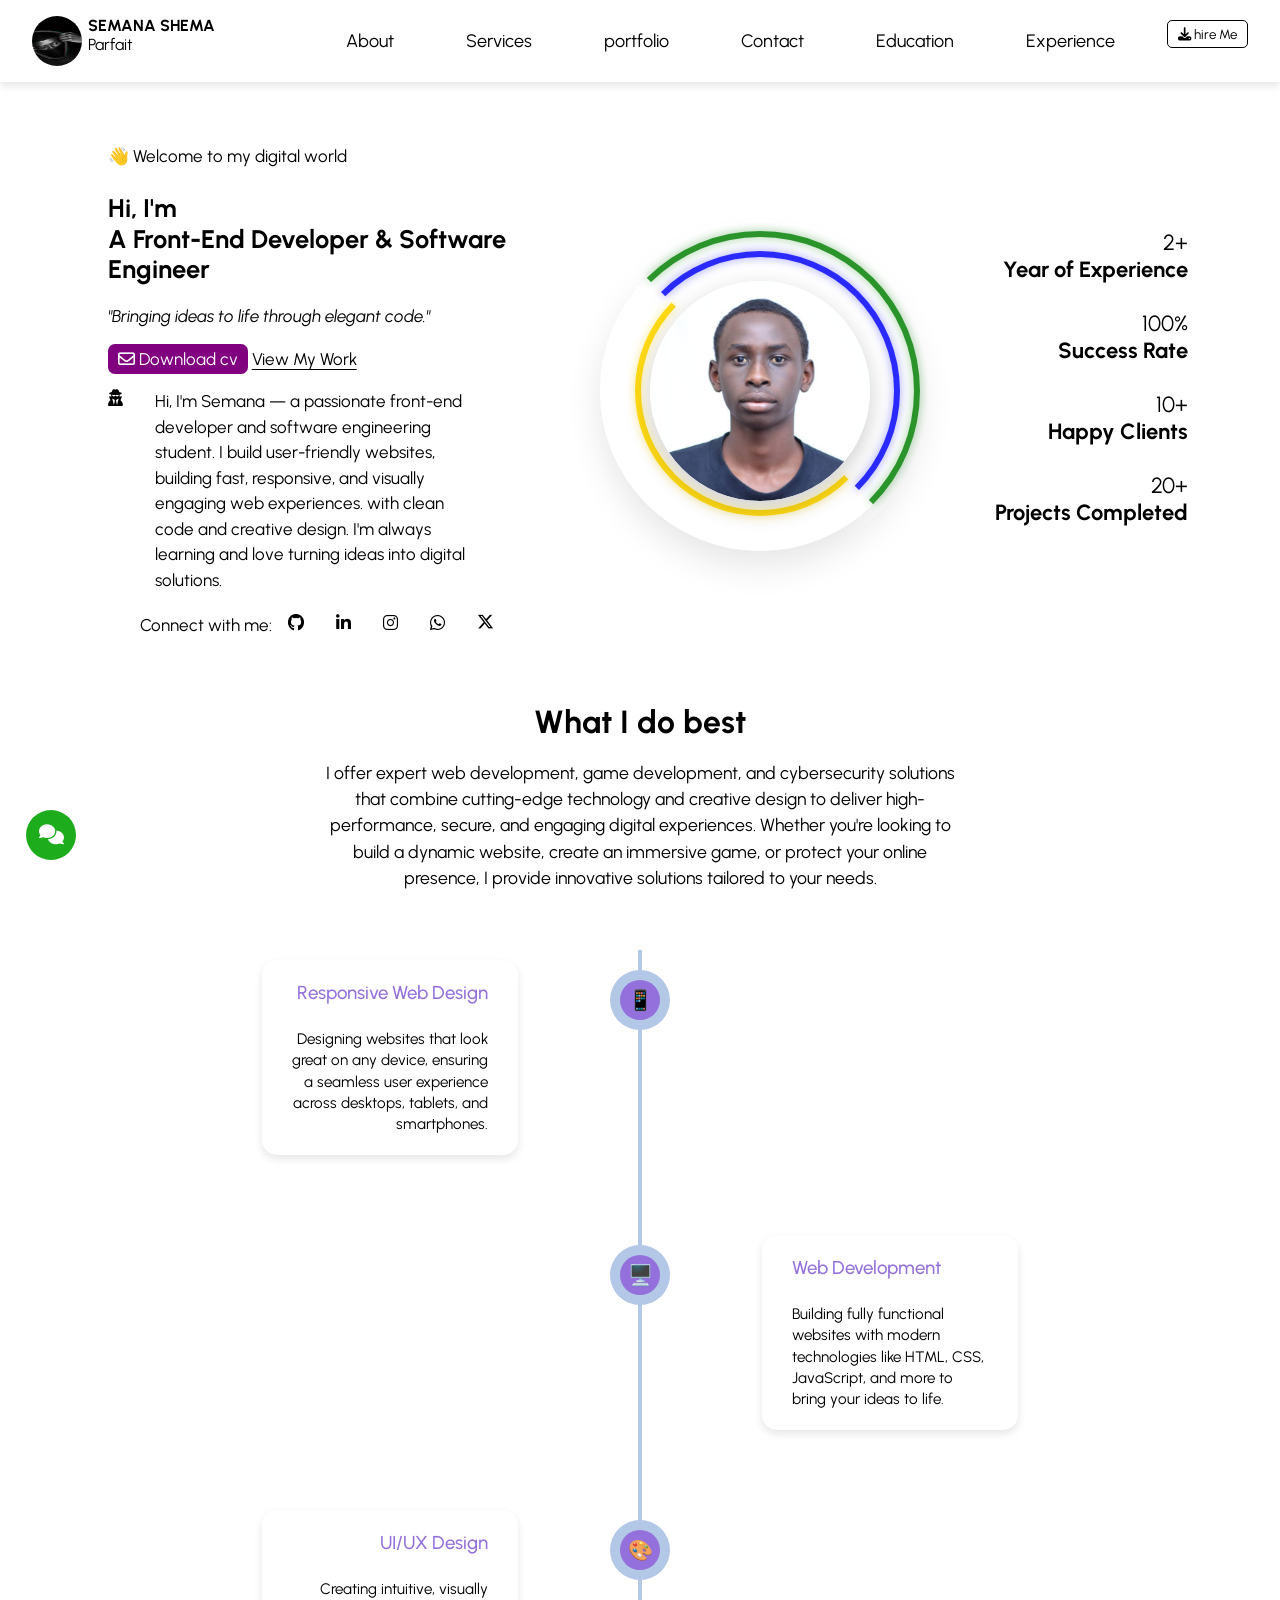
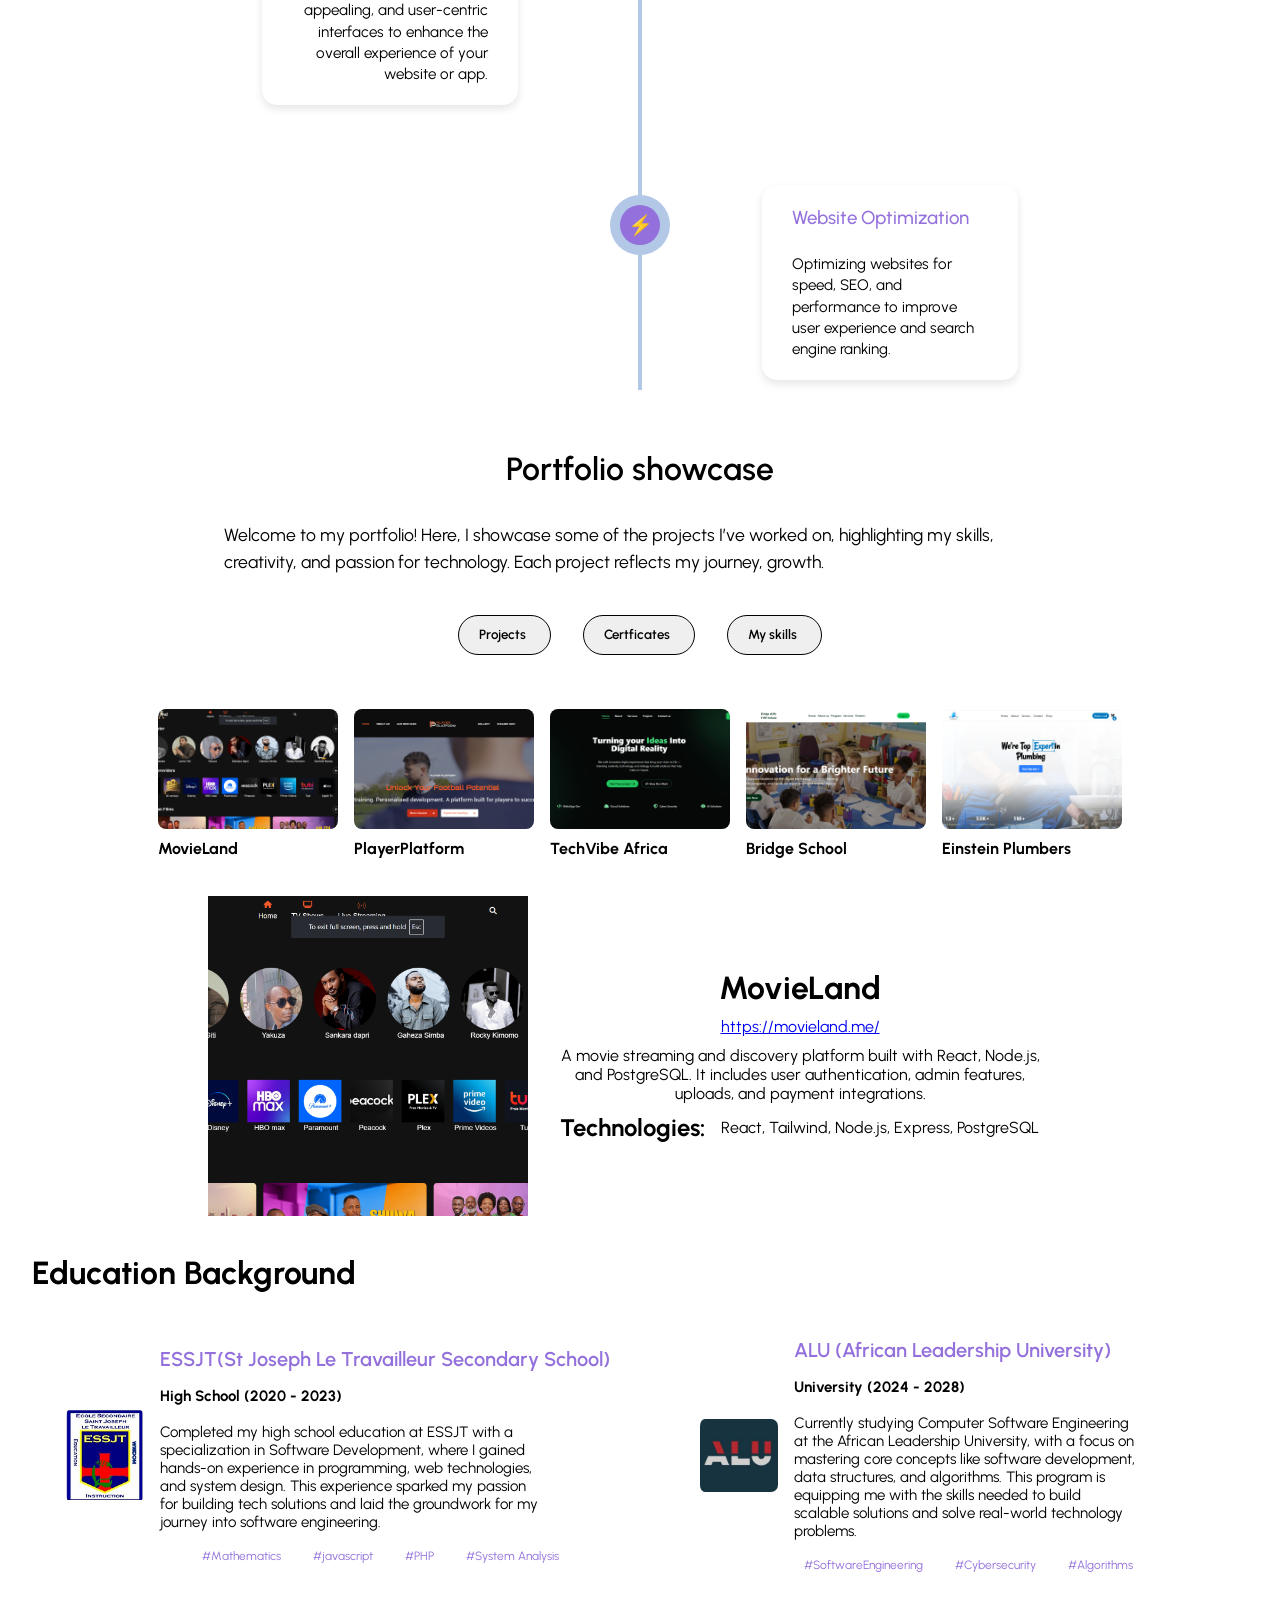
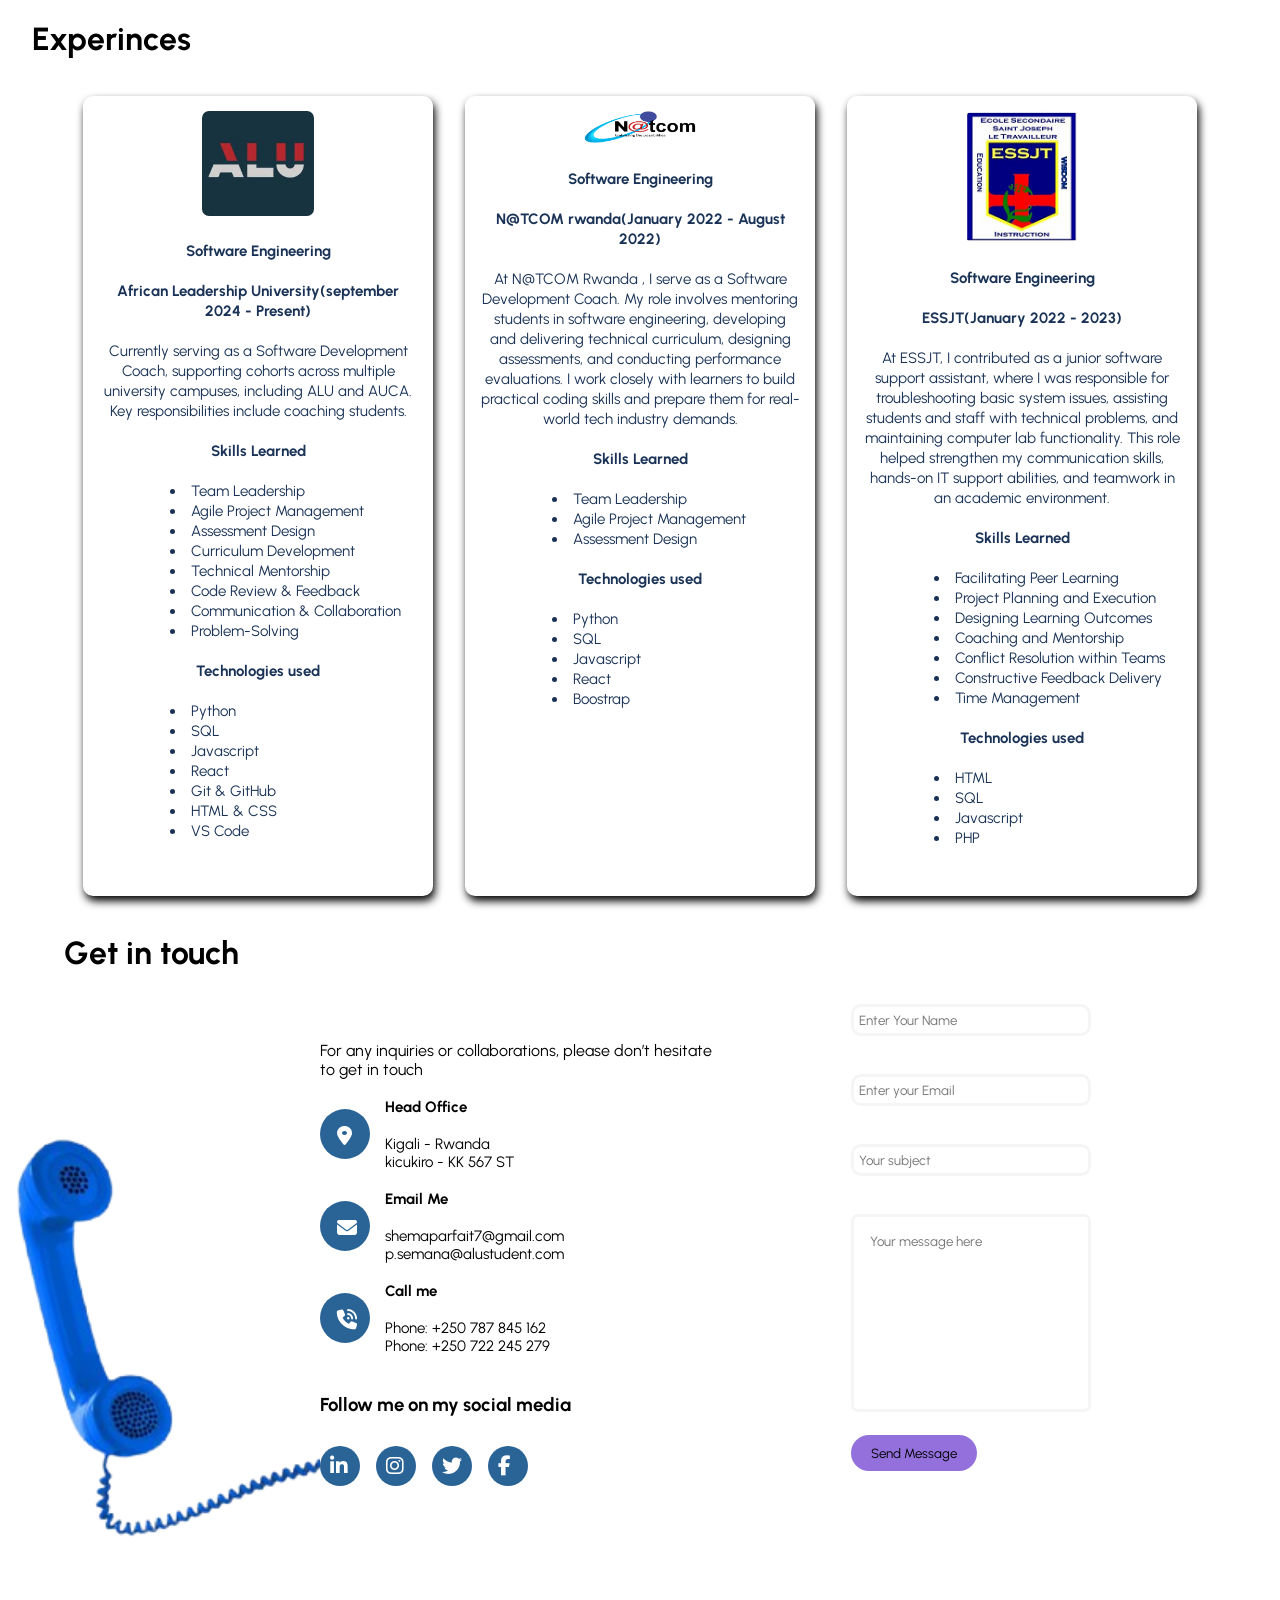
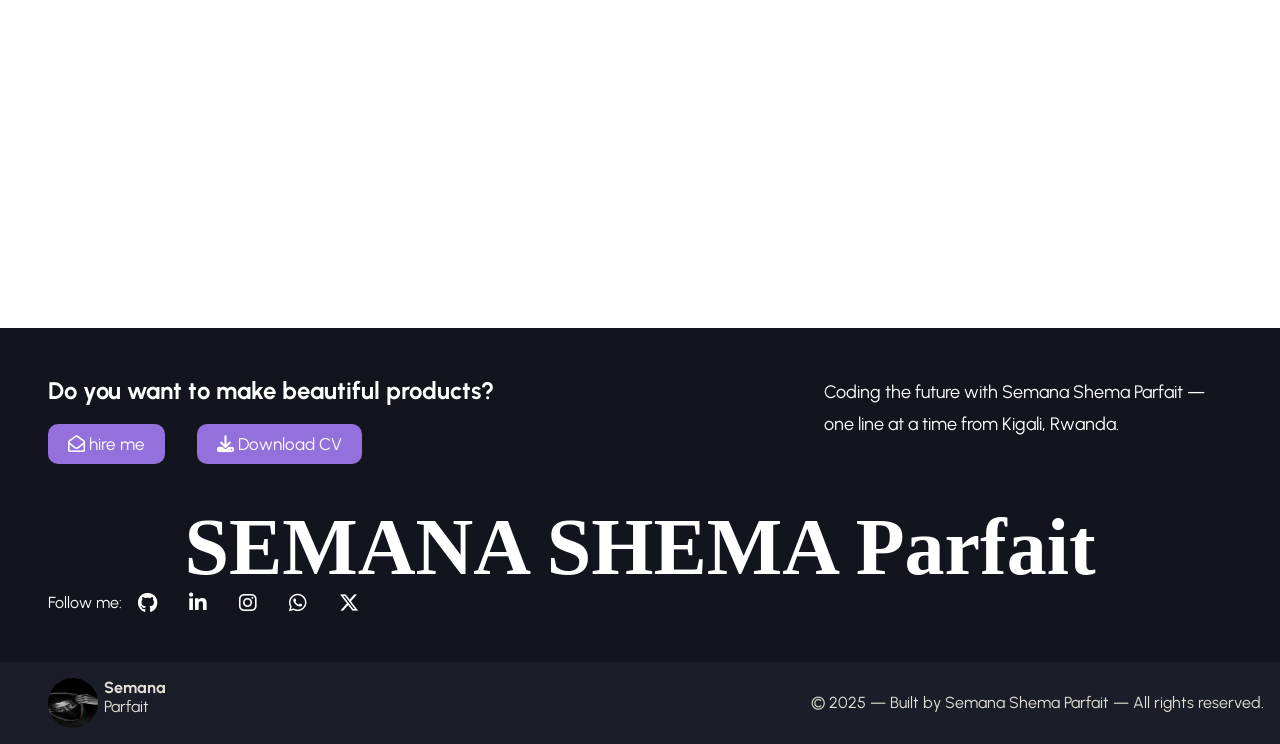
==== commit 6facc177: "correcting and updating projects page" ====
--- a/index.html
+++ b/index.html
@@ -5,6 +5,7 @@
     <meta name="viewport" content="width=device-width, initial-scale=1.0">
     <title>portfolio</title>
     <link rel="stylesheet" href="index.css">
+    
     <link rel="icon" type="image/png" href="./images/WhatsApp Image 2024-12-08 at 09.50.57_d443e393.jpg" />
 <!-- Font Awesome CDN -->
 <link rel="stylesheet" href="https://cdnjs.cloudflare.com/ajax/libs/font-awesome/6.5.0/css/all.min.css" integrity="sha512-..." crossorigin="anonymous" referrerpolicy="no-referrer" />
@@ -396,118 +397,39 @@
 
 
             <div class="portfolio-projects" >
+                <center>
+
+                    <div class="project" style="display: flex; gap: 2rem; align-items: center; flex-wrap: wrap;">
+                        <img src="" alt="project-image" id="project-image">
+                        <div style="display: flex; flex-direction: column; gap: 10px;">
+                            <h1 id="project-name"></h1>
+                            <a href="https://movieland.me/" id="project-link"></a>
+                            <p id="project-description" class="desc"></p>
+
+                            <style>
+                            .desc {
+                            width: 18rem;
+                            }
+
+                            @media (min-width: 768px) {
+                            .desc {
+                                width: 30rem;
+                            }
+                            }
+                            </style>
+
+                            <div style="display: flex; flex-wrap: wrap; gap: 1rem; align-items: center;">
+                                <h2>Technologies: </h2>
+                                <span id="project-technologies"></span>
+
+                            </div>
+                        </div>
+                    </div>
+                </center>
     
-                <div class="project" 
-                    data-image="./images/projects/screencapture-127-0-0-1-5502-contact-html-2025-05-01-09_28_02.png"
-                    data-title="Contact Us"
-                    data-description="Get in touch with MovieNest for inquiries, support, or feedback. 
-                    Whether you have questions about subscriptions, technical issues, or want to suggest a movie, we’re here to help. 
-                    Our team is dedicated to providing quick and helpful assistance to ensure the best experience for our users. 
-                    Feel free to contact us anytime — your opinion matters and helps us improve our platform."
-                    
-                    data-tecskills="React"
-                    data-tecskills2="Tailwind CSS"
-                    data-tecskills3="Javascript"
-                    data-tecskills4="Flask"
-                    data-tecskills5="PHP"
-                    data-tecskills6="Node js">
-                    <img src="./images/projects/screencapture-127-0-0-1-5502-contact-html-2025-05-01-09_28_02.png" alt="Admin Dashboard" id="project-image">
-                    <div class="overFlow">
-                        <button>Explore more <i class="fa-solid fa-arrow-right"></i></button>
-                    </div>
-    
-                </div>
-            
-                <div class="project"
-                    data-image="./images/projects/Capture2.PNG"
-                    data-title="Power of AI"
-                    data-description="Artificial Intelligence is revolutionizing the way we interact with technology. It enables machines to learn, adapt, and make decisions—transforming industries, boosting productivity, and solving problems faster than ever before. From smart assistants to advanced data analysis, AI is not just shaping the future—it’s powering it."
-                    data-tecskills="React"
-                    data-tecskills2="Firebase"
-                    data-tecskills3="Javascript"
-                    data-tecskills4="Flask"
-                    data-tecskills5="PHP"
-                    data-tecskills6="Node js">
-                    <img src="./images/projects/Capture2.PNG"alt="E-commerce Store" id="project-image">
-                    <div class="overFlow">
-                        <button>Explore more <i class="fa-solid fa-arrow-right"></i></button>
-                    </div>
-    
-                </div>
-            
-                <div class="project"
-                    data-image="./images/projects/screencapture-127-0-0-1-5502-payment-html-2025-05-01-09_28_30.png" 
-                    data-title="Payment methods "
-                    data-description="Our movie app offers secure and flexible payment methods for a smooth user experience. Users can pay for tickets or subscriptions using mobile money, credit/debit cards, and digital wallets like PayPal. All transactions are encrypted to ensure safety, making it easy for anyone to enjoy movies anytime, anywhere."
-                    data-tecskills="HTML"
-                    data-tecskills2="css"
-                    data-tecskills3="Javascript"
-                    data-tecskills4="Flask"
-                    data-tecskills5="PHP"
-                    data-tecskills6="Node js">
-                    <img src="./images/projects/screencapture-127-0-0-1-5502-payment-html-2025-05-01-09_28_30.png" id="project-image">
-                    <div class="overFlow">
-                        <button>Explore more <i class="fa-solid fa-arrow-right"></i></button>
-                    </div>
-    
-                </div>
-            
-                <div class="project"
-                    data-image="./images/projects/screencapture-127-0-0-1-5501-event-html-2025-05-01-09_22_50.png"
-                    data-title="Event preparation"
-                    data-description="At Husterbase Rwanda, we specialize in organizing and managing all types of events. From weddings and birthdays to corporate functions and community gatherings, we handle every detail with creativity and professionalism. Our goal is to make your event smooth, memorable, and perfectly tailored to your vision."
-                    data-tecskills="React"
-                    data-tecskills2="Tailwind CSS"
-                    data-tecskills3="Javascript"
-                    data-tecskills4="Flask"
-                    data-tecskills5="PHP"
-                    data-tecskills6="Node js">
-                    <img src="./images/projects/screencapture-127-0-0-1-5501-event-html-2025-05-01-09_22_50.png" alt="Startup Landing Page" id="project-image">
-                    <div class="overFlow">
-                        <button>Explore more <i class="fa-solid fa-arrow-right"></i></button>
-                    </div>
-    
-                </div>
-            
-                <div class="project"
-                    data-image="./images/projects/Capture4.PNG"
-                    data-title="Trusted companies"
-                    data-description="At Husterbase Rwanda, we partner with trusted companies worldwide to deliver top-quality services. Our global network ensures reliability, professionalism, and access to the best solutions—whether you're planning an event, booking a visa service, or exploring new opportunities."
-                    data-tecskills="React"
-                    data-tecskills2="Tailwind CSS"
-                    data-tecskills3="Javascript"
-                    data-tecskills4="Flask"
-                    data-tecskills5="MongoDB"
-                    data-tecskills6="Node js">
-                
-                    <img src="./images/projects/Capture4.PNG" alt="Blog Platform" id="project-image">
-                    <div class="overFlow">
-                        <button>Explore more <i class="fa-solid fa-arrow-right"></i></button>
-                    </div>
-    
-                </div>
-            
-                <div class="project"
-                    data-image="./images/projects/Capture.PNG"
-                    data-title="Personal portfolio"
-                    data-description="
-                    Welcome to my portfolio, where innovation meets functionality. I specialize in web development, game creation, and cybersecurity, combining technical expertise with creative design to deliver high-performance digital solutions. Explore my work and discover how I can help turn your ideas into reality."
-                    data-tecskills="Firebase"
-                    data-tecskills2="JavaScript"
-                    data-tecskills3="Javascript"
-                    data-tecskills4="Flask"
-                    data-tecskills5="Flask"
-                    data-tecskills6="MongoDB">
-                    <img src="./images/projects/Capture.PNG" alt="Weather App" id="project-image">
-                    <div class="overFlow">
-                        <button>Explore more <i class="fa-solid fa-arrow-right"></i></button>
-                    </div>
-    
-                </div>
-                
-                
-            </div><br><br>
-            <center>
+            
+
+            <center style="display: none;">
     
                 <button class="load-more">Load More</button>
             </center>
@@ -516,19 +438,19 @@
 
                     <div class="portfolio-card" style="display: none;" >
                         <i class="fa-solid fa-xmark"></i><br><br>
-                        <img src="" id="project-image-card">
-                        <h2 id="project-title"></h2><br>
-                        <a href="https://portifolio-eight-ashy-42.vercel.app/">personal-portfolio</a><br><br>
-                        <p id="project-description"></p><br>
+                        <img src="" id="modal-project-image">
+                        <h2 id="modal-project-title"></h2><br>
+                        <a id="modal-project-link" href="#">personal-portfolio</a><br><br>
+                        <p id="modal-project-description"></p><br>
                         <div class="technologies">
                             <h4>Technologies: </h4>
                             <div class="tec-skills">
-                                <p id="technology-skills"></p>
-                                <p id="technology-skills2"></p>
-                                <p id="technology-skills3"></p>
-                                <p id="technology-skills4"></p>
-                                <p id="technology-skills5"></p>
-                                <p id="technology-skills6"></p>
+                                <p id="modal-technology-skills"></p>
+                                <p id="modal-technology-skills2"></p>
+                                <p id="modal-technology-skills3"></p>
+                                <p id="modal-technology-skills4"></p>
+                                <p id="modal-technology-skills5"></p>
+                                <p id="modal-technology-skills6"></p>
                             </div>
                         </div>
                      </div>
--- a/index.css
+++ b/index.css
@@ -11,6 +11,8 @@
     width: 100%;
     overflow-x: hidden;
   }
+  /* ----------------------project-technologies----------------- */
+
 /* ---------------chatbot-------------- */
 .chat-bot{
     background-color: #1cac1c;
@@ -1954,6 +1956,7 @@
                     flex-direction: column;
                     text-align: center;
                     color: rgb(0, 0, 0);
+                    font-size: 13px;
                     i{
                         font-weight: 600;
                     }
